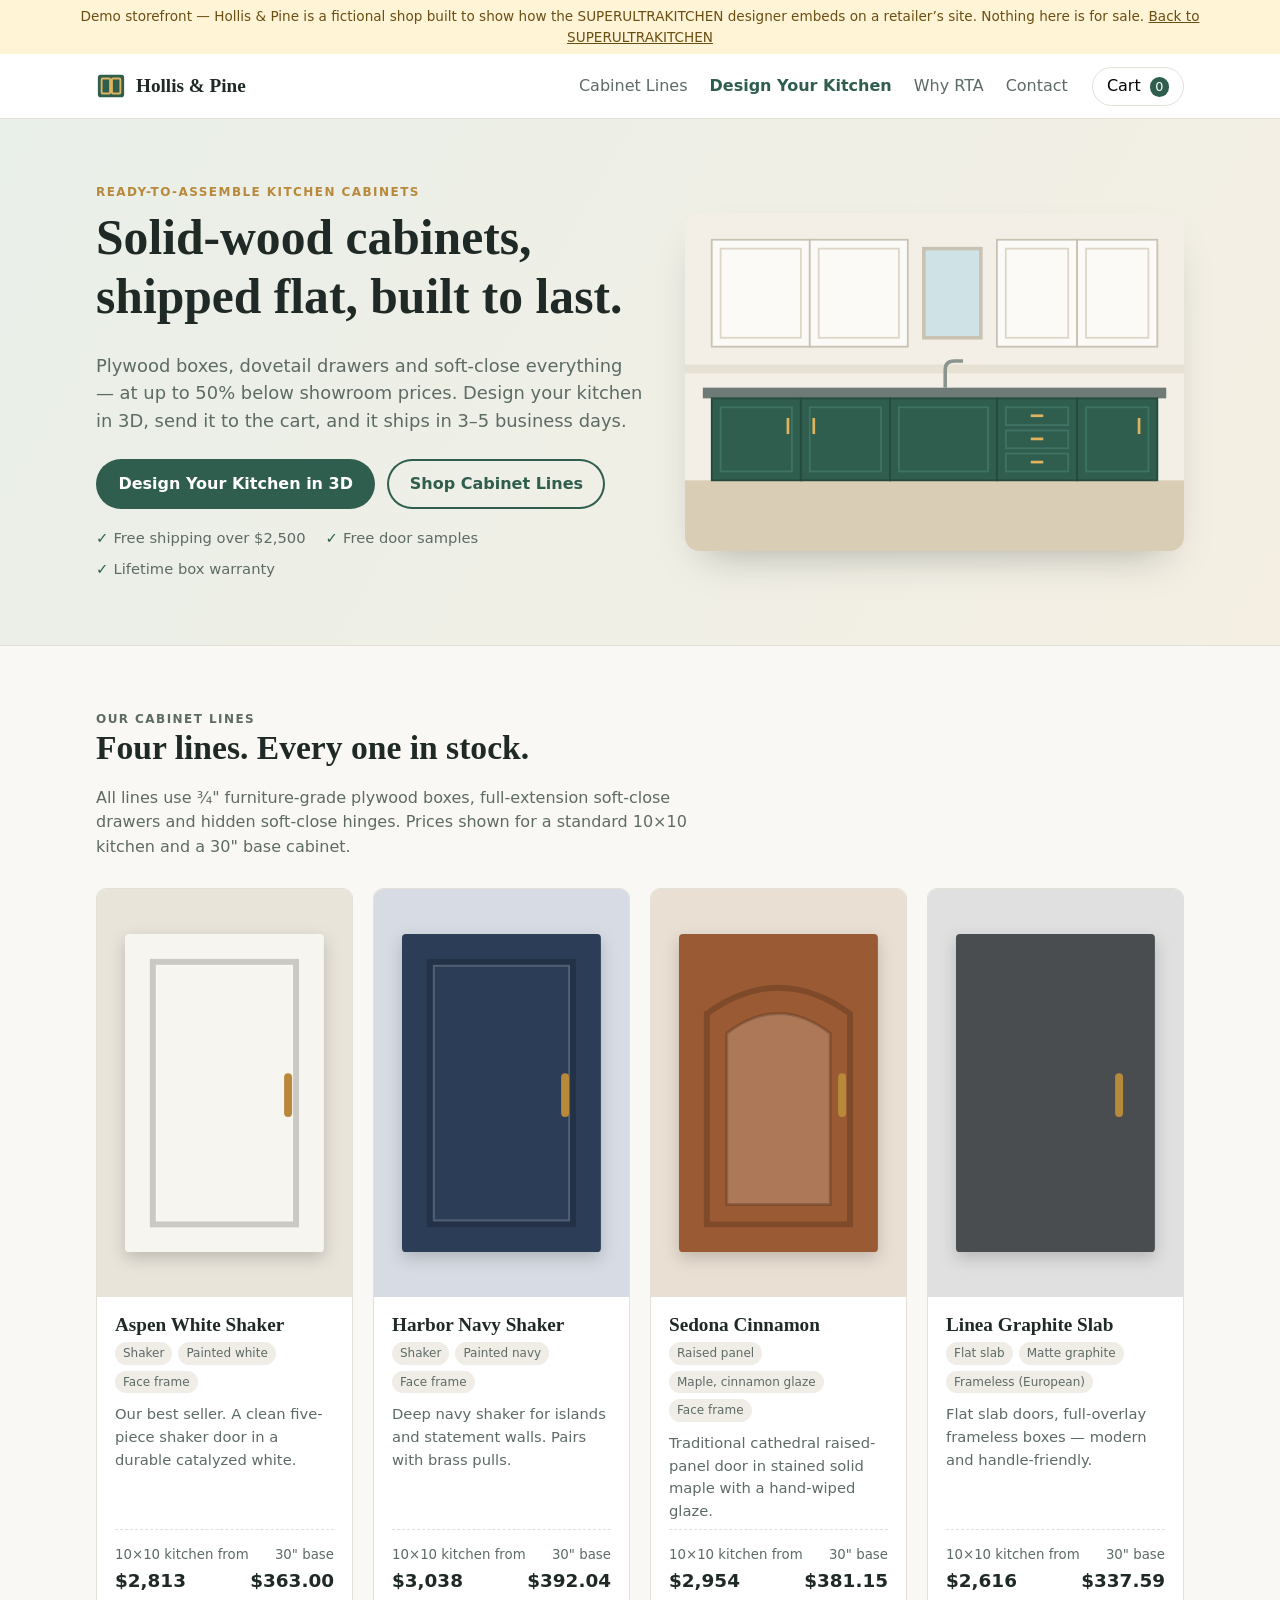
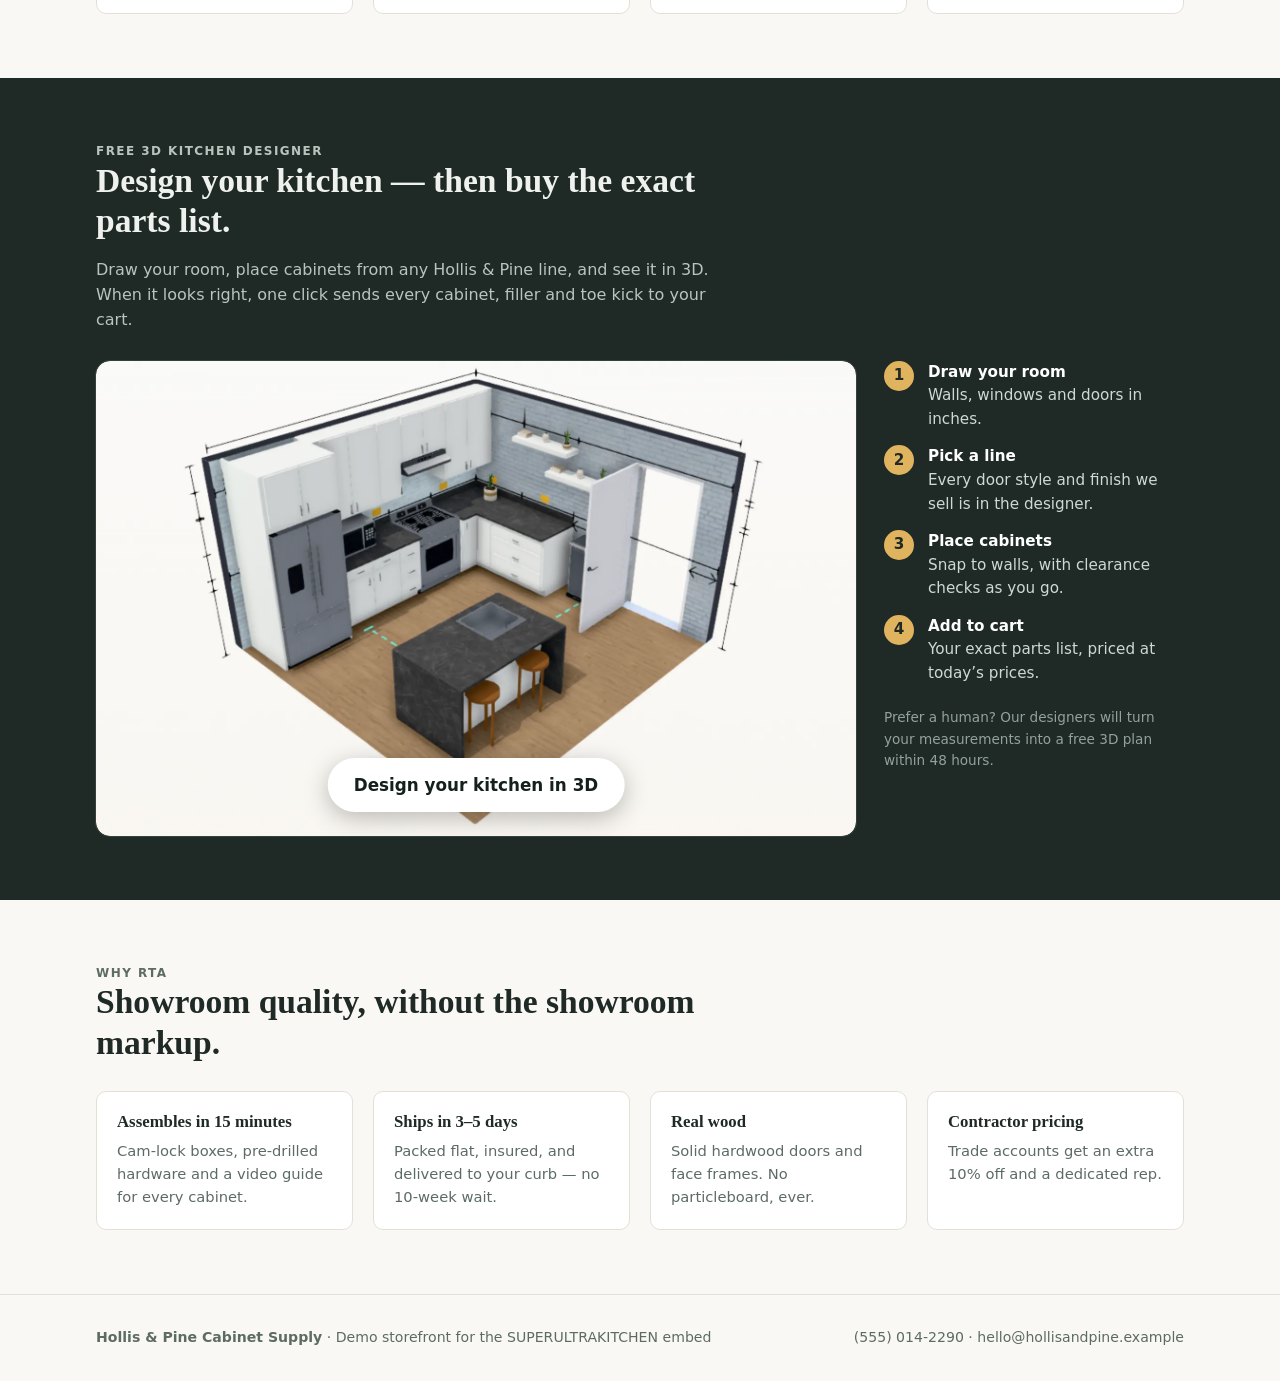
==== store/index.html @ e384009a "Landing page for SUPERULTRAKITCHEN at the root; the Hollis & Pine demo store moves to /store/ Haakon" ====
<!DOCTYPE html>
<html lang="en">
<head>
  <meta charset="UTF-8">
  <meta name="viewport" content="width=device-width, initial-scale=1">
  <!-- GitHub Pages sends no security headers, so the page declares its own. Scripts: this
       site's files only, no inline (store.js). Frames: the NuKitchen designer only. Styles
       allow inline: the page's <style>, and the cabinet cards and embed set style attributes. -->
  <meta http-equiv="Content-Security-Policy" content="default-src 'none'; script-src 'self'; style-src 'self' 'unsafe-inline'; img-src 'self' data:; font-src 'self'; connect-src 'self'; frame-src https://nukitchen-3d.vercel.app; base-uri 'none'; form-action 'self'; object-src 'none'; upgrade-insecure-requests">
  <meta name="referrer" content="strict-origin-when-cross-origin">
  <title>Hollis &amp; Pine Cabinet Supply — RTA Kitchen Cabinets</title>
  <meta name="description" content="Demo storefront: a fictional RTA cabinet shop showing how the SUPERULTRAKITCHEN 3D designer embeds on a retailer's site.">
  <!-- DEMO SITE. Hollis & Pine is a made-up shop; nothing here is for sale. -->
  <style>
    :root {
      --ink: #1f2a26;
      --muted: #5d6b65;
      --line: #e3e0d8;
      --paper: #faf8f4;
      --card: #ffffff;
      --pine: #2f5d4e;
      --pine-dark: #234a3e;
      --brass: #b8893b;
      --radius: 10px;
      --wrap: 1120px;
    }
    * { box-sizing: border-box; }
    html { scroll-behavior: smooth; }
    body {
      margin: 0;
      background: var(--paper);
      color: var(--ink);
      font: 16px/1.55 system-ui, -apple-system, "Segoe UI", Roboto, sans-serif;
    }
    a { color: inherit; }
    img, svg { display: block; max-width: 100%; }
    .wrap { max-width: var(--wrap); margin: 0 auto; padding: 0 16px; }
    h1, h2, h3 { line-height: 1.2; margin: 0 0 .5em; font-family: Georgia, "Times New Roman", serif; font-weight: 600; }
    h2 { font-size: clamp(1.6rem, 3vw, 2.1rem); }
    .eyebrow { text-transform: uppercase; letter-spacing: .12em; font-size: .75rem; color: var(--brass); font-weight: 700; margin: 0 0 .5em; }
    .btn {
      display: inline-block; padding: .8em 1.4em; border-radius: 999px; border: 0;
      background: var(--pine); color: #fff; font: inherit; font-weight: 600;
      text-decoration: none; cursor: pointer;
    }
    .btn:hover { background: var(--pine-dark); }
    .btn.ghost { background: transparent; color: var(--pine); box-shadow: inset 0 0 0 2px var(--pine); }
    .btn.ghost:hover { background: var(--pine); color: #fff; }

    /* Demo ribbon */
    .demo-bar { background: #fff4d6; color: #6b4e12; font-size: .85rem; text-align: center; padding: 6px 16px; }

    /* Header */
    header { background: var(--card); border-bottom: 1px solid var(--line); position: sticky; top: 0; z-index: 20; }
    .head { display: flex; align-items: center; gap: 24px; height: 64px; }
    .logo { display: flex; align-items: center; gap: 10px; text-decoration: none; font-family: Georgia, serif; font-size: 1.2rem; font-weight: 700; white-space: nowrap; }
    .logo-mark { width: 30px; height: 30px; }
    nav { display: flex; gap: 22px; margin-left: auto; }
    nav a { text-decoration: none; color: var(--muted); font-weight: 500; }
    nav a:hover { color: var(--ink); }
    nav a.hot { color: var(--pine); font-weight: 700; }
    .cart-btn { background: none; border: 1px solid var(--line); border-radius: 999px; padding: 6px 14px; font: inherit; cursor: pointer; white-space: nowrap; }
    .cart-count { display: inline-block; min-width: 1.5em; padding: 0 .4em; margin-left: 4px; border-radius: 999px; background: var(--pine); color: #fff; font-size: .8rem; text-align: center; }
    @media (max-width: 760px) {
      .head { height: auto; flex-wrap: wrap; padding: 10px 0; gap: 10px; }
      nav { order: 3; width: 100%; margin: 0; gap: 16px; overflow-x: auto; padding-bottom: 2px; font-size: .92rem; }
      .cart-btn { margin-left: auto; }
    }

    /* Hero */
    .hero { background: linear-gradient(120deg, #e9efe9 0%, #f5efe3 100%); border-bottom: 1px solid var(--line); }
    .hero-grid { display: grid; grid-template-columns: 1.1fr 1fr; gap: 40px; align-items: center; padding: 64px 16px; }
    .hero h1 { font-size: clamp(2rem, 5vw, 3.1rem); }
    .hero p.lead { font-size: 1.12rem; color: var(--muted); max-width: 34em; }
    .hero-cta { display: flex; gap: 12px; flex-wrap: wrap; margin: 24px 0 18px; }
    .perks { display: flex; flex-wrap: wrap; gap: 8px 20px; padding: 0; margin: 0; list-style: none; font-size: .92rem; color: var(--muted); }
    .perks li::before { content: "✓ "; color: var(--pine); font-weight: 700; }
    .hero-art { border-radius: 14px; overflow: hidden; box-shadow: 0 20px 40px -20px rgba(31,42,38,.35); }
    @media (max-width: 860px) { .hero-grid { grid-template-columns: 1fr; padding: 40px 16px; } }

    section { padding: 64px 0; }
    .section-head { max-width: 40em; margin-bottom: 28px; }
    .section-head p { color: var(--muted); margin: 0; }

    /* Cabinet lines */
    .lines { display: grid; grid-template-columns: repeat(auto-fill, minmax(240px, 1fr)); gap: 20px; }
    .line-card { background: var(--card); border: 1px solid var(--line); border-radius: var(--radius); overflow: hidden; display: flex; flex-direction: column; }
    .line-card .swatch { aspect-ratio: 4 / 3; display: grid; place-items: center; }
    .line-card .swatch svg { height: 78%; width: auto; filter: drop-shadow(0 6px 8px rgba(0,0,0,.18)); }
    .line-body { padding: 16px 18px 18px; display: flex; flex-direction: column; gap: 6px; flex: 1; }
    .line-body h3 { font-size: 1.2rem; margin: 0; }
    .tag-row { display: flex; flex-wrap: wrap; gap: 6px; }
    .tag { font-size: .75rem; padding: 2px 8px; border-radius: 999px; background: #f0ede6; color: var(--muted); }
    .line-body p { margin: 4px 0 0; color: var(--muted); font-size: .92rem; }
    .price { margin-top: auto; padding-top: 12px; display: flex; justify-content: space-between; align-items: baseline; border-top: 1px dashed var(--line); }
    .price strong { font-size: 1.15rem; }
    .price small { color: var(--muted); }

    /* Design section */
    .design { background: var(--ink); color: #eef1ee; }
    .design .eyebrow { color: #e0b45f; }
    .design .section-head p { color: #b9c4bf; }
    .design-grid { display: grid; grid-template-columns: 1fr 300px; gap: 28px; align-items: start; }
    .steps { list-style: none; padding: 0; margin: 0; display: grid; gap: 14px; counter-reset: s; }
    .steps li { counter-increment: s; display: grid; grid-template-columns: 34px 1fr; gap: 10px; font-size: .95rem; color: #cfd8d4; }
    .steps li::before { content: counter(s); width: 30px; height: 30px; border-radius: 50%; background: #e0b45f; color: var(--ink); font-weight: 700; display: grid; place-items: center; }
    .steps strong { color: #fff; display: block; }
    .aside-note { margin-top: 22px; font-size: .85rem; color: #93a29b; }
    @media (max-width: 900px) { .design-grid { grid-template-columns: 1fr; } }

    /* NuKitchen host + preview placeholder (styles for nukitchen-embed.js) */
    .nk-host { border-radius: 14px; overflow: hidden; background: #111614; min-height: 460px; box-shadow: 0 0 0 1px #34413c; }
    .nk-ph { position: relative; min-height: 460px; display: grid; place-items: center; padding: 48px 20px 24px; text-align: center; }
    .nk-ph-grid { position: absolute; inset: 0; opacity: .5;
      background-image: linear-gradient(#26302c 1px, transparent 1px), linear-gradient(90deg, #26302c 1px, transparent 1px);
      background-size: 32px 32px; }
    .nk-ph-badge { position: absolute; top: 14px; left: 14px; z-index: 1; font-size: .72rem; font-weight: 700; letter-spacing: .08em;
      background: #ff4747; color: #fff; padding: 4px 10px; border-radius: 4px; }
    .nk-ph-body { position: relative; max-width: 30em; display: grid; gap: 12px; justify-items: center; }
    .nk-ph-title { font-size: 1.35rem; color: #fff; font-family: Georgia, serif; }
    .nk-ph-body p { margin: 0; color: #b9c4bf; font-size: .95rem; }
    .nk-ph-btn { margin-top: 6px; padding: .8em 1.4em; border-radius: 999px; border: 0; background: #e0b45f; color: var(--ink); font: inherit; font-weight: 700; cursor: pointer; }
    .nk-ph-btn:hover { background: #ecc679; }
    .nk-ph-log { font: .8rem/1.4 ui-monospace, Consolas, monospace; color: #8fd3b5; }

    /* Why us */
    .why { display: grid; grid-template-columns: repeat(auto-fit, minmax(220px, 1fr)); gap: 20px; }
    .why div { background: var(--card); border: 1px solid var(--line); border-radius: var(--radius); padding: 20px; }
    .why h3 { font-size: 1.05rem; }
    .why p { margin: 0; color: var(--muted); font-size: .92rem; }

    footer { border-top: 1px solid var(--line); padding: 32px 0; color: var(--muted); font-size: .88rem; }
    .foot { display: flex; flex-wrap: wrap; justify-content: space-between; gap: 12px; }

    /* Cart drawer */
    .drawer-bg { position: fixed; inset: 0; background: rgba(15,20,18,.45); opacity: 0; pointer-events: none; transition: opacity .2s; z-index: 40; }
    .drawer { position: fixed; top: 0; right: 0; bottom: 0; width: min(420px, 100%); background: var(--card); z-index: 41;
      transform: translateX(100%); transition: transform .25s; display: flex; flex-direction: column; }
    body.cart-open .drawer { transform: none; }
    body.cart-open .drawer-bg { opacity: 1; pointer-events: auto; }
    .drawer-head { display: flex; justify-content: space-between; align-items: center; padding: 16px 20px; border-bottom: 1px solid var(--line); }
    .drawer-head h3 { margin: 0; }
    .x { background: none; border: 0; font-size: 1.6rem; line-height: 1; cursor: pointer; color: var(--muted); }
    .drawer-body { flex: 1; overflow-y: auto; padding: 8px 20px; }
    .drawer-body .empty { color: var(--muted); padding: 24px 0; }
    .cart-src { font-size: .8rem; color: var(--pine); background: #e9f1ed; padding: 6px 10px; border-radius: 6px; margin: 8px 0; }
    .cart-row { display: grid; grid-template-columns: 1fr auto; gap: 2px 12px; padding: 10px 0; border-bottom: 1px solid var(--line); font-size: .92rem; }
    .cart-row small { color: var(--muted); }
    .cart-row .amt { text-align: right; font-weight: 600; }
    .drawer-foot { padding: 16px 20px; border-top: 1px solid var(--line); display: grid; gap: 10px; }
    .total { display: flex; justify-content: space-between; font-size: 1.1rem; font-weight: 700; }
  </style>
</head>
<body>
  <div class="demo-bar">Demo storefront — Hollis &amp; Pine is a fictional shop built to show how the SUPERULTRAKITCHEN designer embeds on a retailer’s site. Nothing here is for sale. <a href="../">Back to SUPERULTRAKITCHEN</a></div>

  <header>
    <div class="wrap head">
      <a class="logo" href="#top">
        <svg class="logo-mark" viewBox="0 0 32 32" aria-hidden="true"><rect x="2" y="4" width="28" height="24" rx="3" fill="#2f5d4e"/><rect x="6" y="8" width="9" height="16" rx="1" fill="none" stroke="#e0b45f" stroke-width="2"/><rect x="17" y="8" width="9" height="16" rx="1" fill="none" stroke="#e0b45f" stroke-width="2"/></svg>
        Hollis &amp; Pine
      </a>
      <nav aria-label="Main">
        <a href="#lines">Cabinet Lines</a>
        <a href="#design" class="hot">Design Your Kitchen</a>
        <a href="#why">Why RTA</a>
        <a href="#contact">Contact</a>
      </nav>
      <button class="cart-btn" type="button" id="cartBtn" aria-label="Open cart">Cart <span class="cart-count" id="cartCount">0</span></button>
    </div>
  </header>

  <main id="top">
    <div class="hero">
      <div class="wrap hero-grid">
        <div>
          <p class="eyebrow">Ready-to-assemble kitchen cabinets</p>
          <h1>Solid-wood cabinets, shipped flat, built to last.</h1>
          <p class="lead">Plywood boxes, dovetail drawers and soft-close everything — at up to 50% below showroom prices. Design your kitchen in 3D, send it to the cart, and it ships in 3–5 business days.</p>
          <div class="hero-cta">
            <a class="btn" href="#design">Design Your Kitchen in 3D</a>
            <a class="btn ghost" href="#lines">Shop Cabinet Lines</a>
          </div>
          <ul class="perks">
            <li>Free shipping over $2,500</li>
            <li>Free door samples</li>
            <li>Lifetime box warranty</li>
          </ul>
        </div>
        <div class="hero-art" aria-hidden="true">
          <!-- Illustrated kitchen elevation -->
          <svg viewBox="0 0 560 380">
            <rect width="560" height="380" fill="#f3efe6"/>
            <rect y="300" width="560" height="80" fill="#d9cdb6"/>
            <rect x="0" y="170" width="560" height="10" fill="#e7e1d4"/>
            <!-- wall cabinets -->
            <g fill="#fbfaf7" stroke="#c9c2b3" stroke-width="2">
              <rect x="30" y="30" width="110" height="120"/><rect x="140" y="30" width="110" height="120"/>
              <rect x="350" y="30" width="90" height="120"/><rect x="440" y="30" width="90" height="120"/>
            </g>
            <g fill="none" stroke="#ddd6c7" stroke-width="2">
              <rect x="40" y="40" width="90" height="100"/><rect x="150" y="40" width="90" height="100"/>
              <rect x="360" y="40" width="70" height="100"/><rect x="450" y="40" width="70" height="100"/>
            </g>
            <!-- window -->
            <rect x="268" y="40" width="64" height="100" fill="#cfe2e6" stroke="#c9c2b3" stroke-width="4"/>
            <!-- counter -->
            <rect x="20" y="196" width="520" height="12" fill="#6e7a76"/>
            <!-- base cabinets -->
            <g fill="#2f5d4e" stroke="#244a3e" stroke-width="2">
              <rect x="30" y="208" width="100" height="92"/><rect x="130" y="208" width="100" height="92"/>
              <rect x="230" y="208" width="120" height="92"/><rect x="350" y="208" width="90" height="92"/>
              <rect x="440" y="208" width="90" height="92"/>
            </g>
            <g fill="none" stroke="#3f7464" stroke-width="2">
              <rect x="40" y="218" width="80" height="72"/><rect x="140" y="218" width="80" height="72"/>
              <rect x="240" y="218" width="100" height="72"/><rect x="360" y="218" width="70" height="20"/>
              <rect x="360" y="244" width="70" height="20"/><rect x="360" y="270" width="70" height="20"/>
              <rect x="450" y="218" width="70" height="72"/>
            </g>
            <g fill="#e0b45f">
              <rect x="114" y="230" width="3" height="18"/><rect x="143" y="230" width="3" height="18"/>
              <rect x="388" y="226" width="14" height="3"/><rect x="388" y="252" width="14" height="3"/><rect x="388" y="278" width="14" height="3"/>
              <rect x="508" y="230" width="3" height="18"/>
            </g>
            <path d="M292 196 v-20 q0-10 10-10 h10" stroke="#8b958f" stroke-width="4" fill="none"/>
          </svg>
        </div>
      </div>
    </div>

    <section id="lines">
      <div class="wrap">
        <div class="section-head">
          <p class="eyebrow">Our cabinet lines</p>
          <h2>Four lines. Every one in stock.</h2>
          <p>All lines use ¾" furniture-grade plywood boxes, full-extension soft-close drawers and hidden soft-close hinges. Prices shown for a standard 10×10 kitchen and a 30" base cabinet.</p>
        </div>
        <div class="lines" id="lineGrid"></div>
      </div>
    </section>

    <section id="design" class="design">
      <div class="wrap">
        <div class="section-head">
          <p class="eyebrow">Free 3D kitchen designer</p>
          <h2>Design your kitchen — then buy the exact parts list.</h2>
          <p>Draw your room, place cabinets from any Hollis &amp; Pine line, and see it in 3D. When it looks right, one click sends every cabinet, filler and toe kick to your cart.</p>
        </div>
        <div class="design-grid">
          <!-- ▼ THE EMBED. A retailer installs the designer with this div + the script below. -->
          <div id="nk-designer"></div>
          <!-- ▲ -->
          <div>
            <ol class="steps">
              <li><div><strong>Draw your room</strong>Walls, windows and doors in inches.</div></li>
              <li><div><strong>Pick a line</strong>Every door style and finish we sell is in the designer.</div></li>
              <li><div><strong>Place cabinets</strong>Snap to walls, with clearance checks as you go.</div></li>
              <li><div><strong>Add to cart</strong>Your exact parts list, priced at today’s prices.</div></li>
            </ol>
            <p class="aside-note">Prefer a human? Our designers will turn your measurements into a free 3D plan within 48 hours.</p>
          </div>
        </div>
      </div>
    </section>

    <section id="why">
      <div class="wrap">
        <div class="section-head">
          <p class="eyebrow">Why RTA</p>
          <h2>Showroom quality, without the showroom markup.</h2>
        </div>
        <div class="why">
          <div><h3>Assembles in 15 minutes</h3><p>Cam-lock boxes, pre-drilled hardware and a video guide for every cabinet.</p></div>
          <div><h3>Ships in 3–5 days</h3><p>Packed flat, insured, and delivered to your curb — no 10-week wait.</p></div>
          <div><h3>Real wood</h3><p>Solid hardwood doors and face frames. No particleboard, ever.</p></div>
          <div><h3>Contractor pricing</h3><p>Trade accounts get an extra 10% off and a dedicated rep.</p></div>
        </div>
      </div>
    </section>
  </main>

  <footer id="contact">
    <div class="wrap foot">
      <div><strong>Hollis &amp; Pine Cabinet Supply</strong> · Demo storefront for the SUPERULTRAKITCHEN embed</div>
      <div>(555) 014-2290 · hello@hollisandpine.example</div>
    </div>
  </footer>

  <!-- Cart drawer -->
  <div class="drawer-bg" id="drawerBg"></div>
  <aside class="drawer" id="drawer" aria-label="Cart">
    <div class="drawer-head"><h3>Your cart</h3><button class="x" type="button" id="cartClose" aria-label="Close cart">×</button></div>
    <div class="drawer-body" id="cartBody"></div>
    <div class="drawer-foot">
      <div class="total"><span>Subtotal</span><span id="cartTotal">$0.00</span></div>
      <button class="btn" type="button" disabled title="Demo store — checkout is disabled">Checkout (demo)</button>
    </div>
  </aside>

  <script src="nukitchen-embed.js"></script>
  <script src="nukitchen-parts.js"></script>
  <script src="store.js"></script>
</body>
</html>
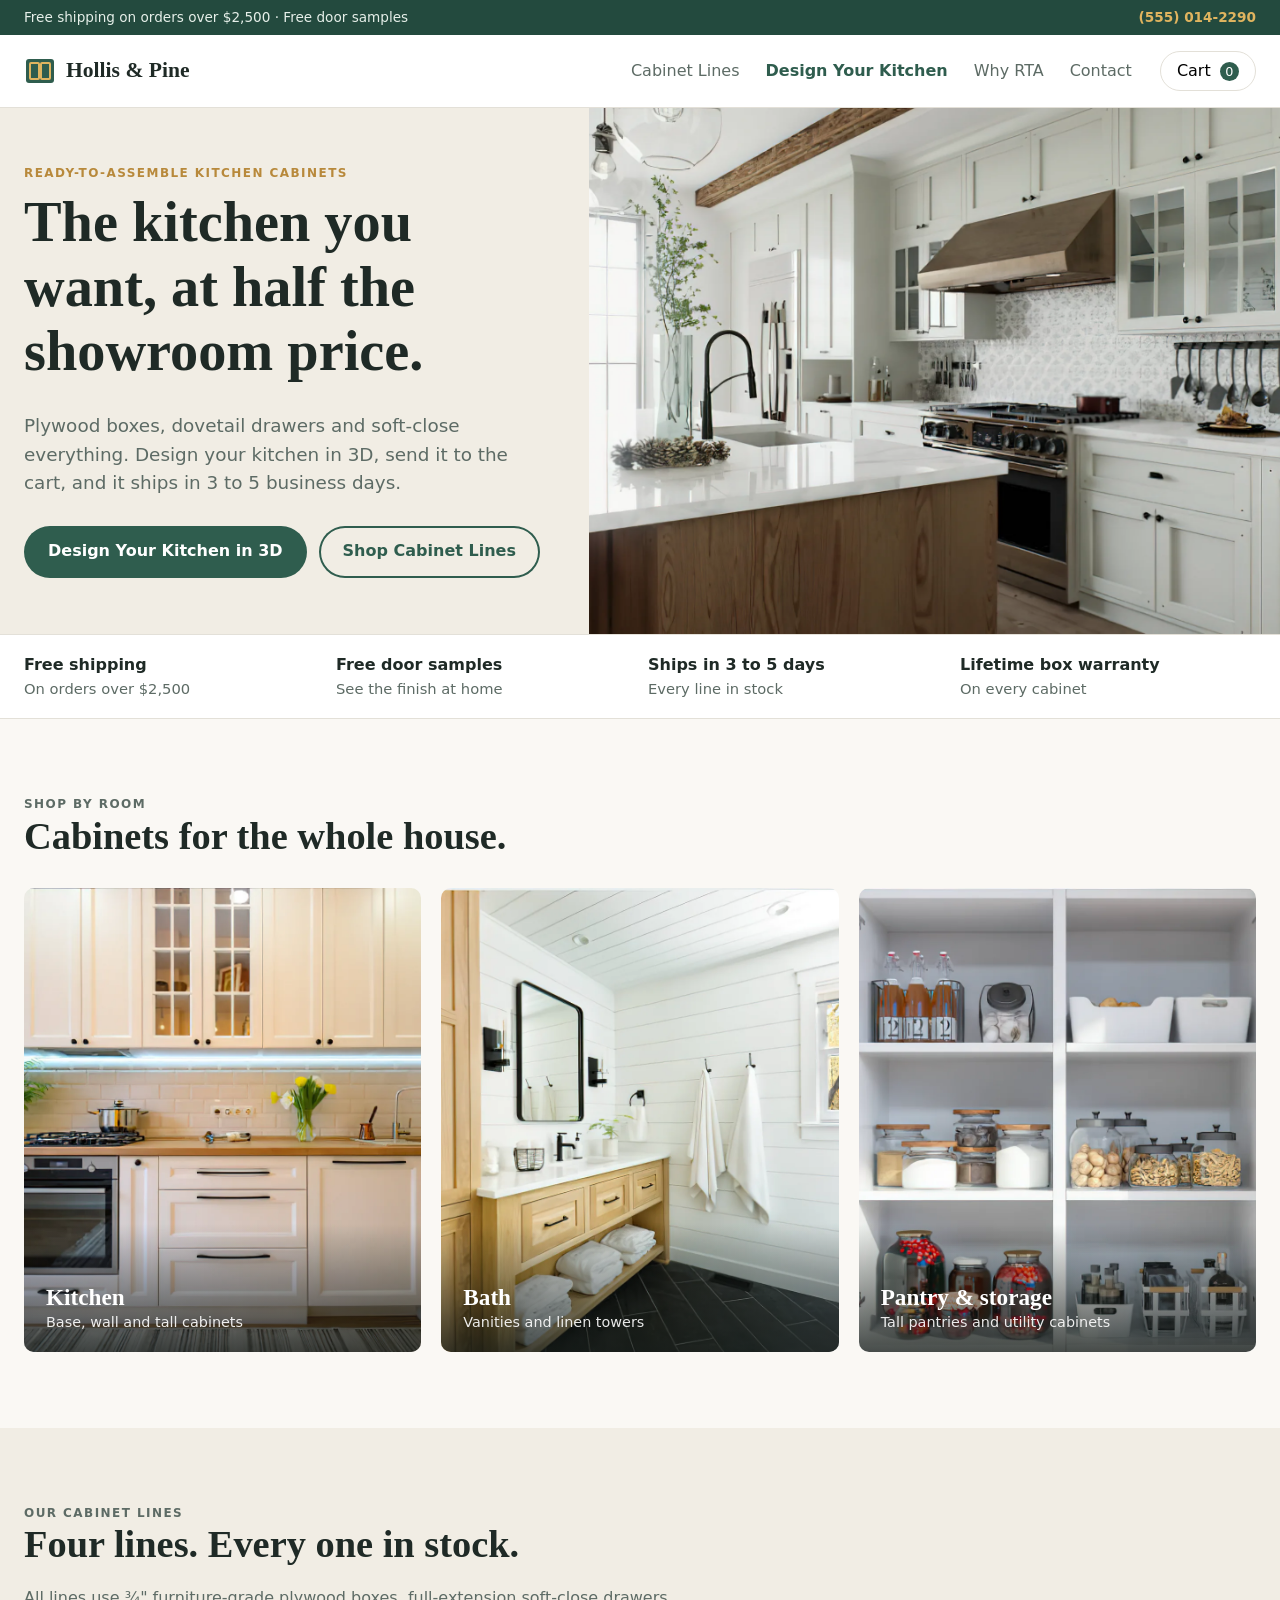
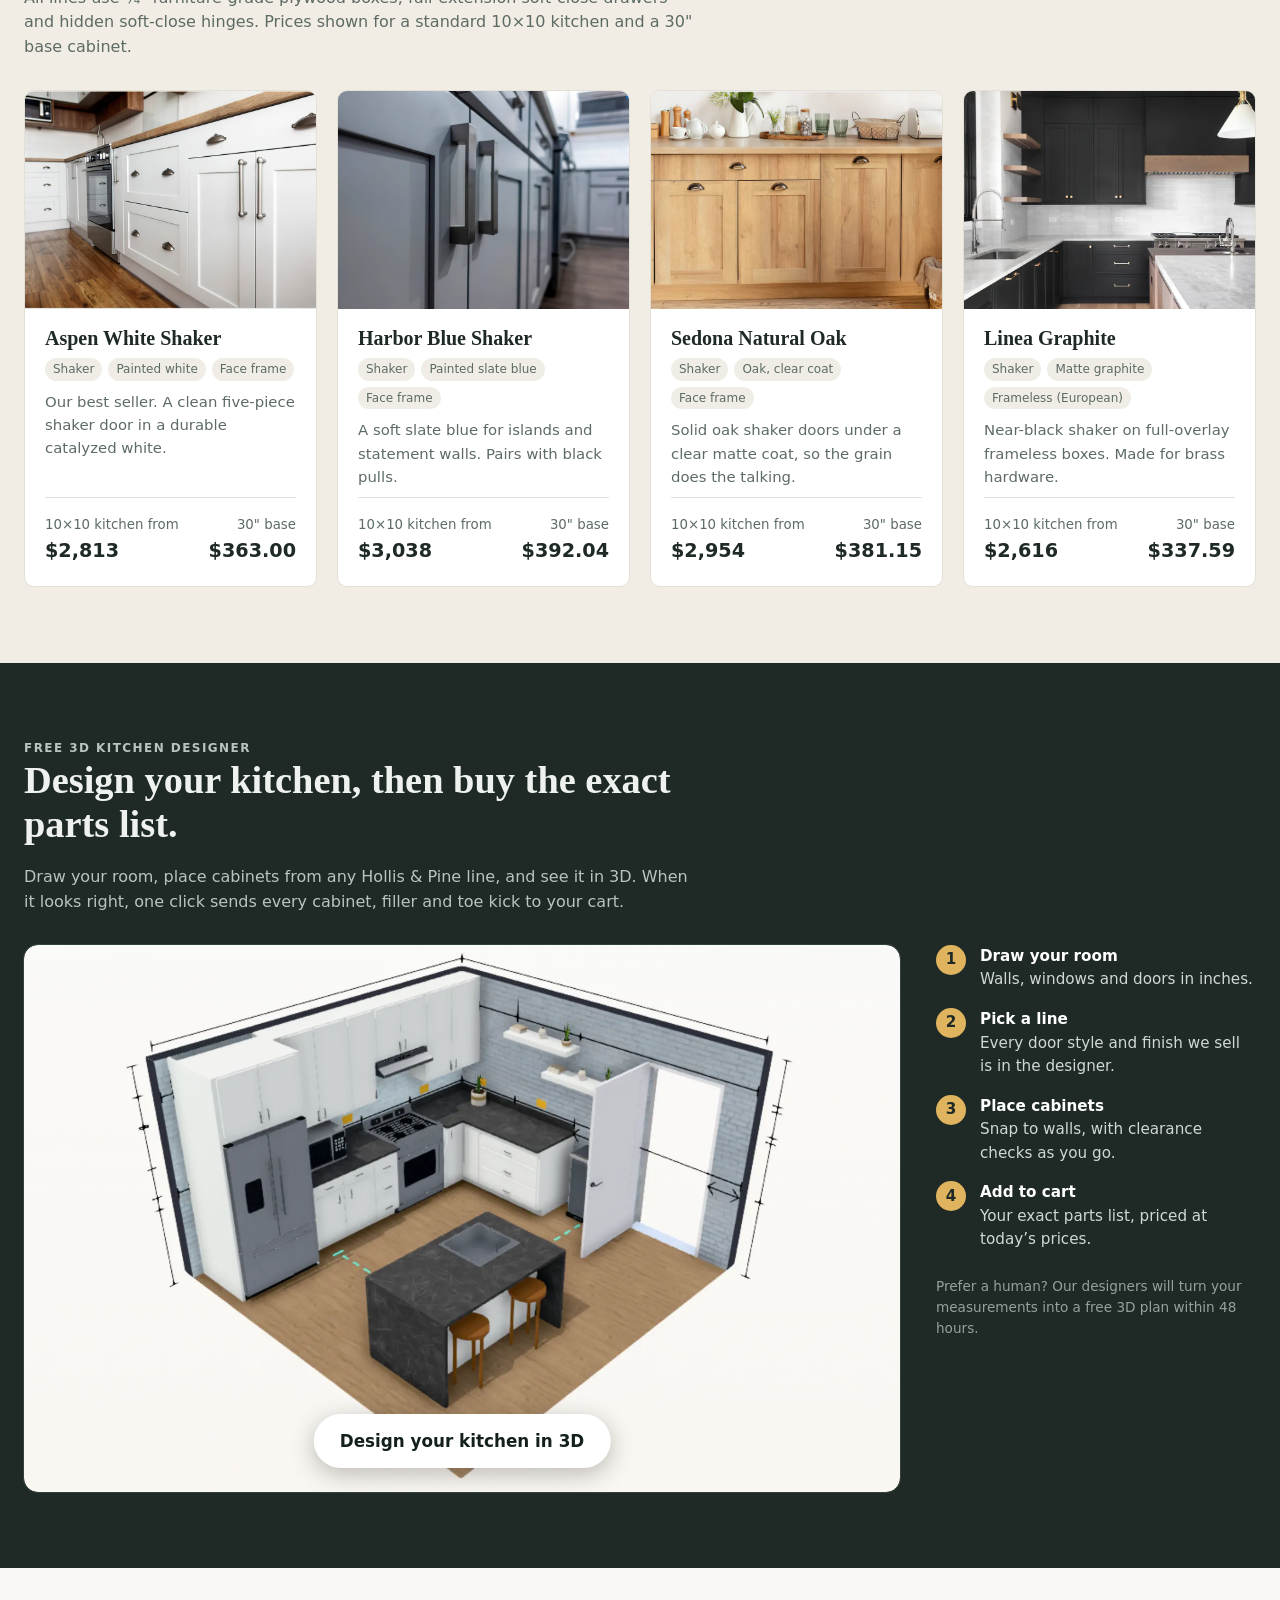
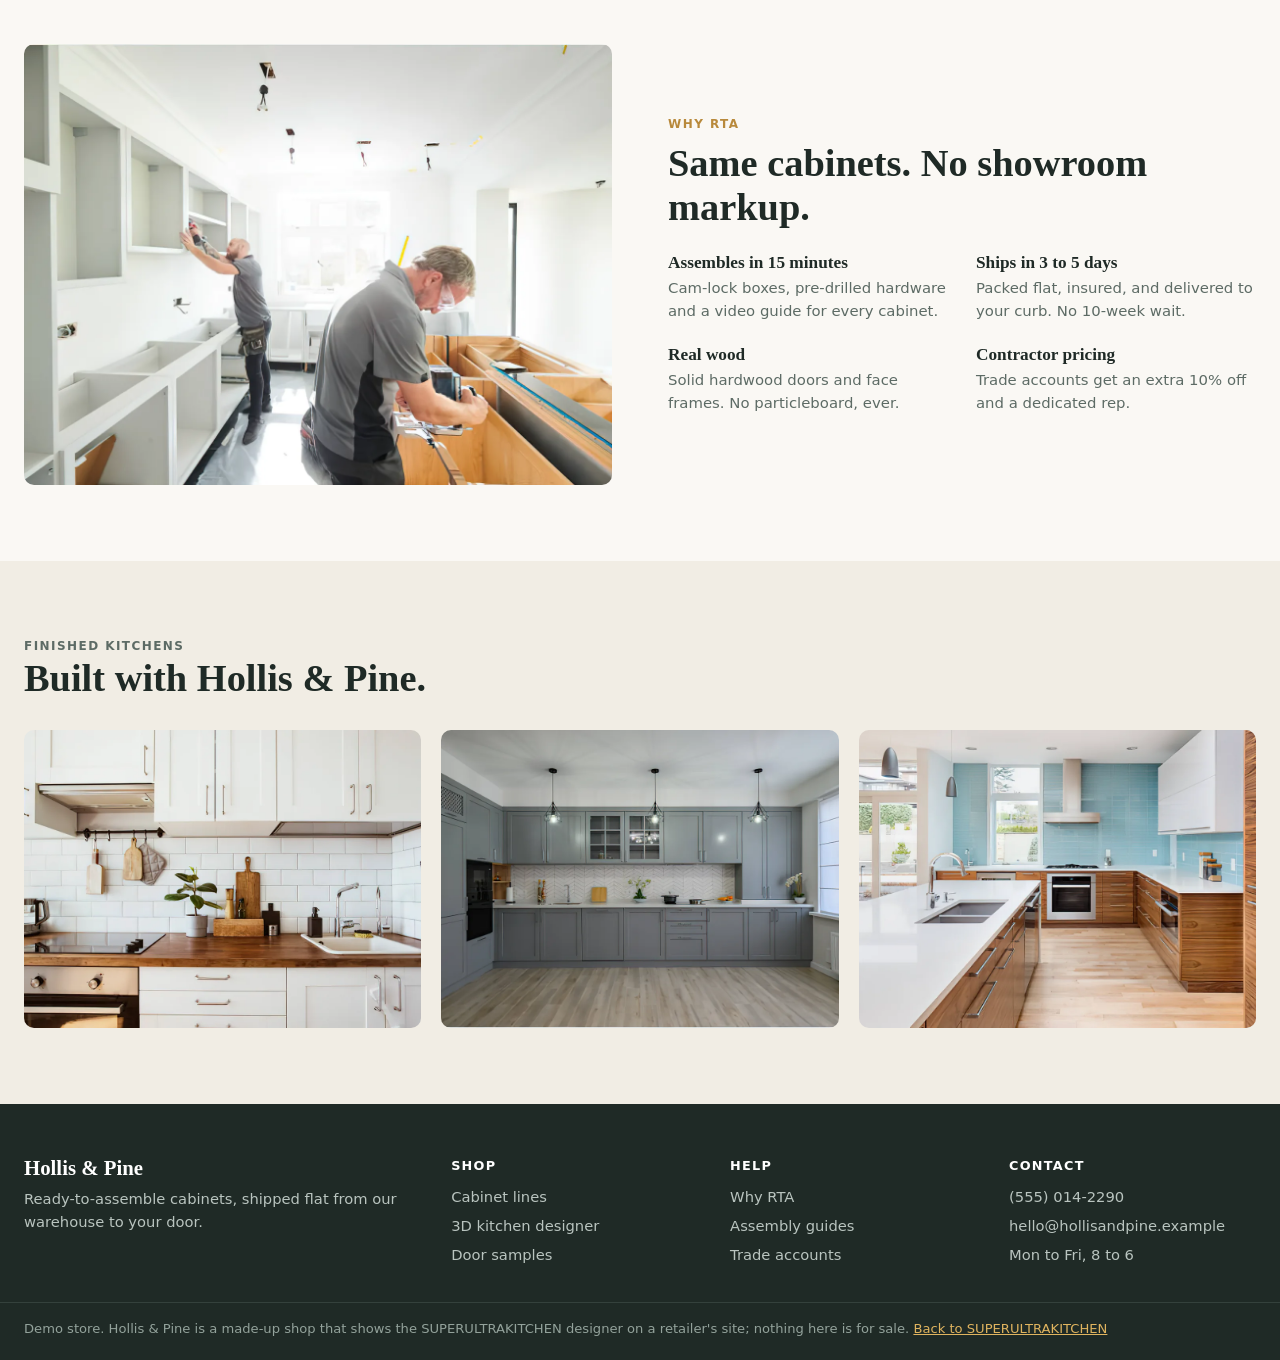
==== commit 9a7d6e04: "Landing pitched at cabinet shops, RTA lines, dealers and manufacturers; the Hollis and Pine store re" ====
--- a/store/index.html
+++ b/store/index.html
@@ -13,100 +13,92 @@
   <!-- DEMO SITE. Hollis & Pine is a made-up shop; nothing here is for sale. -->
   <style>
     :root {
-      --ink: #1f2a26;
-      --muted: #5d6b65;
-      --line: #e3e0d8;
-      --paper: #faf8f4;
-      --card: #ffffff;
-      --pine: #2f5d4e;
-      --pine-dark: #234a3e;
-      --brass: #b8893b;
-      --radius: 10px;
-      --wrap: 1120px;
+      --ink: #1f2a26; --muted: #5d6b65; --line: #e3e0d8; --paper: #faf8f4; --card: #ffffff;
+      --pine: #2f5d4e; --pine-dark: #234a3e; --brass: #b8893b; --radius: 10px; --wrap: 1280px;
     }
     * { box-sizing: border-box; }
     html { scroll-behavior: smooth; }
-    body {
-      margin: 0;
-      background: var(--paper);
-      color: var(--ink);
-      font: 16px/1.55 system-ui, -apple-system, "Segoe UI", Roboto, sans-serif;
-    }
+    body { margin: 0; background: var(--paper); color: var(--ink); font: 16px/1.55 system-ui, -apple-system, "Segoe UI", Roboto, sans-serif; }
     a { color: inherit; }
     img, svg { display: block; max-width: 100%; }
-    .wrap { max-width: var(--wrap); margin: 0 auto; padding: 0 16px; }
-    h1, h2, h3 { line-height: 1.2; margin: 0 0 .5em; font-family: Georgia, "Times New Roman", serif; font-weight: 600; }
-    h2 { font-size: clamp(1.6rem, 3vw, 2.1rem); }
-    .eyebrow { text-transform: uppercase; letter-spacing: .12em; font-size: .75rem; color: var(--brass); font-weight: 700; margin: 0 0 .5em; }
-    .btn {
-      display: inline-block; padding: .8em 1.4em; border-radius: 999px; border: 0;
-      background: var(--pine); color: #fff; font: inherit; font-weight: 600;
-      text-decoration: none; cursor: pointer;
-    }
+    .wrap { max-width: var(--wrap); margin: 0 auto; padding: 0 24px; }
+    h1, h2, h3 { line-height: 1.15; margin: 0 0 .5em; font-family: Georgia, "Times New Roman", serif; font-weight: 600; }
+    h2 { font-size: clamp(1.7rem, 3vw, 2.4rem); }
+    .eyebrow { text-transform: uppercase; letter-spacing: .12em; font-size: .75rem; color: var(--brass); font-weight: 700; margin: 0 0 .6em; }
+    .btn { display: inline-block; padding: .85em 1.5em; border-radius: 999px; border: 0; background: var(--pine); color: #fff; font: inherit; font-weight: 600; text-decoration: none; cursor: pointer; }
     .btn:hover { background: var(--pine-dark); }
     .btn.ghost { background: transparent; color: var(--pine); box-shadow: inset 0 0 0 2px var(--pine); }
     .btn.ghost:hover { background: var(--pine); color: #fff; }
 
-    /* Demo ribbon */
-    .demo-bar { background: #fff4d6; color: #6b4e12; font-size: .85rem; text-align: center; padding: 6px 16px; }
+    /* Promo strip */
+    .promo { background: var(--pine-dark); color: #e6efe9; font-size: .85rem; }
+    .promo .wrap { display: flex; justify-content: space-between; gap: 16px; padding-top: 7px; padding-bottom: 7px; }
+    .promo a { color: #e0b45f; text-decoration: none; font-weight: 600; white-space: nowrap; }
+    .promo span { white-space: nowrap; overflow: hidden; text-overflow: ellipsis; }
 
     /* Header */
     header { background: var(--card); border-bottom: 1px solid var(--line); position: sticky; top: 0; z-index: 20; }
-    .head { display: flex; align-items: center; gap: 24px; height: 64px; }
-    .logo { display: flex; align-items: center; gap: 10px; text-decoration: none; font-family: Georgia, serif; font-size: 1.2rem; font-weight: 700; white-space: nowrap; }
-    .logo-mark { width: 30px; height: 30px; }
-    nav { display: flex; gap: 22px; margin-left: auto; }
-    nav a { text-decoration: none; color: var(--muted); font-weight: 500; }
+    .head { display: flex; align-items: center; gap: 28px; height: 72px; }
+    .logo { display: flex; align-items: center; gap: 10px; text-decoration: none; font-family: Georgia, serif; font-size: 1.35rem; font-weight: 700; white-space: nowrap; }
+    .logo-mark { width: 32px; height: 32px; }
+    nav { display: flex; gap: 26px; margin-left: auto; }
+    nav a { text-decoration: none; color: var(--muted); font-weight: 500; white-space: nowrap; }
     nav a:hover { color: var(--ink); }
     nav a.hot { color: var(--pine); font-weight: 700; }
-    .cart-btn { background: none; border: 1px solid var(--line); border-radius: 999px; padding: 6px 14px; font: inherit; cursor: pointer; white-space: nowrap; }
+    .cart-btn { background: none; border: 1px solid var(--line); border-radius: 999px; padding: 7px 16px; font: inherit; cursor: pointer; white-space: nowrap; }
     .cart-count { display: inline-block; min-width: 1.5em; padding: 0 .4em; margin-left: 4px; border-radius: 999px; background: var(--pine); color: #fff; font-size: .8rem; text-align: center; }
-    @media (max-width: 760px) {
-      .head { height: auto; flex-wrap: wrap; padding: 10px 0; gap: 10px; }
-      nav { order: 3; width: 100%; margin: 0; gap: 16px; overflow-x: auto; padding-bottom: 2px; font-size: .92rem; }
-      .cart-btn { margin-left: auto; }
-    }
-
-    /* Hero */
-    .hero { background: linear-gradient(120deg, #e9efe9 0%, #f5efe3 100%); border-bottom: 1px solid var(--line); }
-    .hero-grid { display: grid; grid-template-columns: 1.1fr 1fr; gap: 40px; align-items: center; padding: 64px 16px; }
-    .hero h1 { font-size: clamp(2rem, 5vw, 3.1rem); }
-    .hero p.lead { font-size: 1.12rem; color: var(--muted); max-width: 34em; }
-    .hero-cta { display: flex; gap: 12px; flex-wrap: wrap; margin: 24px 0 18px; }
-    .perks { display: flex; flex-wrap: wrap; gap: 8px 20px; padding: 0; margin: 0; list-style: none; font-size: .92rem; color: var(--muted); }
-    .perks li::before { content: "✓ "; color: var(--pine); font-weight: 700; }
-    .hero-art { border-radius: 14px; overflow: hidden; box-shadow: 0 20px 40px -20px rgba(31,42,38,.35); }
-    @media (max-width: 860px) { .hero-grid { grid-template-columns: 1fr; padding: 40px 16px; } }
-
-    section { padding: 64px 0; }
-    .section-head { max-width: 40em; margin-bottom: 28px; }
+
+    /* Hero: words on paper, a real kitchen beside them */
+    .hero { display: grid; grid-template-columns: minmax(0, 46%) minmax(0, 54%); background: #f1ede4; border-bottom: 1px solid var(--line); }
+    .hero-copy { align-self: center; justify-self: end; width: 100%; max-width: 590px; padding: 56px 48px 56px 24px; }
+    .hero h1 { font-size: clamp(2.2rem, 4.4vw, 3.6rem); }
+    .hero p.lead { font-size: 1.15rem; color: var(--muted); max-width: 30em; margin: 0; }
+    .hero-cta { display: flex; gap: 12px; flex-wrap: wrap; margin: 28px 0 0; }
+    .hero-photo { width: 100%; height: 100%; min-height: 520px; max-height: 680px; object-fit: cover; }
+
+    /* Perks */
+    .perks { background: var(--card); border-bottom: 1px solid var(--line); }
+    .perks ul { list-style: none; margin: 0 auto; padding-top: 18px; padding-bottom: 18px; display: grid; grid-template-columns: repeat(4, 1fr); gap: 16px; }
+    .perks li { font-size: .92rem; color: var(--muted); }
+    .perks strong { display: block; color: var(--ink); font-size: 1rem; }
+
+    section { padding: 76px 0; }
+    .section-head { max-width: 42em; margin-bottom: 30px; }
     .section-head p { color: var(--muted); margin: 0; }
 
+    /* Shop by room */
+    .rooms { display: grid; grid-template-columns: repeat(3, 1fr); gap: 20px; }
+    .room { position: relative; display: block; border-radius: var(--radius); overflow: hidden; text-decoration: none; color: #fff; }
+    .room img { width: 100%; aspect-ratio: 6 / 7; object-fit: cover; transition: transform .6s; }
+    .room:hover img { transform: scale(1.04); }
+    .room span { position: absolute; left: 0; right: 0; bottom: 0; padding: 60px 22px 20px; background: linear-gradient(to top, rgba(20,26,23,.78), transparent); font: 600 1.45rem/1.2 Georgia, serif; }
+    .room small { display: block; font: 500 .9rem/1.4 system-ui, sans-serif; opacity: .9; }
+
     /* Cabinet lines */
-    .lines { display: grid; grid-template-columns: repeat(auto-fill, minmax(240px, 1fr)); gap: 20px; }
+    .tint { background: #f1ede4; }
+    .lines { display: grid; grid-template-columns: repeat(4, minmax(0, 1fr)); gap: 20px; }
     .line-card { background: var(--card); border: 1px solid var(--line); border-radius: var(--radius); overflow: hidden; display: flex; flex-direction: column; }
-    .line-card .swatch { aspect-ratio: 4 / 3; display: grid; place-items: center; }
-    .line-card .swatch svg { height: 78%; width: auto; filter: drop-shadow(0 6px 8px rgba(0,0,0,.18)); }
-    .line-body { padding: 16px 18px 18px; display: flex; flex-direction: column; gap: 6px; flex: 1; }
-    .line-body h3 { font-size: 1.2rem; margin: 0; }
+    .line-card .swatch { width: 100%; aspect-ratio: 4 / 3; object-fit: cover; }
+    .line-body { padding: 18px 20px 20px; display: flex; flex-direction: column; gap: 8px; flex: 1; }
+    .line-body h3 { font-size: 1.25rem; margin: 0; }
     .tag-row { display: flex; flex-wrap: wrap; gap: 6px; }
     .tag { font-size: .75rem; padding: 2px 8px; border-radius: 999px; background: #f0ede6; color: var(--muted); }
-    .line-body p { margin: 4px 0 0; color: var(--muted); font-size: .92rem; }
-    .price { margin-top: auto; padding-top: 12px; display: flex; justify-content: space-between; align-items: baseline; border-top: 1px dashed var(--line); }
-    .price strong { font-size: 1.15rem; }
+    .line-body p { margin: 2px 0 0; color: var(--muted); font-size: .93rem; }
+    .price { margin-top: auto; padding-top: 14px; display: flex; justify-content: space-between; align-items: baseline; border-top: 1px solid var(--line); }
+    .price strong { font-size: 1.2rem; }
     .price small { color: var(--muted); }
+    .price .r { text-align: right; }
 
     /* Design section */
     .design { background: var(--ink); color: #eef1ee; }
     .design .eyebrow { color: #e0b45f; }
     .design .section-head p { color: #b9c4bf; }
-    .design-grid { display: grid; grid-template-columns: 1fr 300px; gap: 28px; align-items: start; }
-    .steps { list-style: none; padding: 0; margin: 0; display: grid; gap: 14px; counter-reset: s; }
+    .design-grid { display: grid; grid-template-columns: 1fr 320px; gap: 36px; align-items: start; }
+    .steps { list-style: none; padding: 0; margin: 0; display: grid; gap: 16px; counter-reset: s; }
     .steps li { counter-increment: s; display: grid; grid-template-columns: 34px 1fr; gap: 10px; font-size: .95rem; color: #cfd8d4; }
     .steps li::before { content: counter(s); width: 30px; height: 30px; border-radius: 50%; background: #e0b45f; color: var(--ink); font-weight: 700; display: grid; place-items: center; }
     .steps strong { color: #fff; display: block; }
-    .aside-note { margin-top: 22px; font-size: .85rem; color: #93a29b; }
-    @media (max-width: 900px) { .design-grid { grid-template-columns: 1fr; } }
+    .aside-note { margin-top: 24px; font-size: .85rem; color: #93a29b; }
 
     /* NuKitchen host + preview placeholder (styles for nukitchen-embed.js) */
     .nk-host { border-radius: 14px; overflow: hidden; background: #111614; min-height: 460px; box-shadow: 0 0 0 1px #34413c; }
@@ -123,14 +115,54 @@
     .nk-ph-btn:hover { background: #ecc679; }
     .nk-ph-log { font: .8rem/1.4 ui-monospace, Consolas, monospace; color: #8fd3b5; }
 
-    /* Why us */
-    .why { display: grid; grid-template-columns: repeat(auto-fit, minmax(220px, 1fr)); gap: 20px; }
-    .why div { background: var(--card); border: 1px solid var(--line); border-radius: var(--radius); padding: 20px; }
-    .why h3 { font-size: 1.05rem; }
-    .why p { margin: 0; color: var(--muted); font-size: .92rem; }
-
-    footer { border-top: 1px solid var(--line); padding: 32px 0; color: var(--muted); font-size: .88rem; }
-    .foot { display: flex; flex-wrap: wrap; justify-content: space-between; gap: 12px; }
+    /* Why RTA: a photo and four plain facts */
+    .why { display: grid; grid-template-columns: minmax(0, 1fr) minmax(0, 1fr); gap: 56px; align-items: center; }
+    .why img { width: 100%; aspect-ratio: 4 / 3; object-fit: cover; border-radius: var(--radius); }
+    .facts { list-style: none; margin: 24px 0 0; padding: 0; display: grid; grid-template-columns: 1fr 1fr; gap: 22px 28px; }
+    .facts h3 { font-size: 1.08rem; margin: 0 0 4px; }
+    .facts p { margin: 0; color: var(--muted); font-size: .93rem; }
+
+    /* Finished kitchens */
+    .gallery { display: grid; grid-template-columns: repeat(3, 1fr); gap: 20px; }
+    .gallery img { width: 100%; aspect-ratio: 4 / 3; object-fit: cover; border-radius: var(--radius); }
+
+    /* Footer */
+    footer { background: var(--ink); color: #b9c4bf; font-size: .92rem; }
+    .foot { display: grid; grid-template-columns: 1.6fr 1fr 1fr 1fr; gap: 32px; padding-top: 52px; padding-bottom: 36px; }
+    .foot h4 { margin: 0 0 10px; color: #fff; font-size: .8rem; letter-spacing: .1em; text-transform: uppercase; }
+    .foot ul { list-style: none; margin: 0; padding: 0; display: grid; gap: 6px; }
+    .foot a { text-decoration: none; }
+    .foot a:hover { color: #fff; }
+    .foot .brand { font: 700 1.3rem Georgia, serif; color: #fff; margin: 0 0 8px; }
+    .foot p { margin: 0; max-width: 26em; }
+    .demo-note { border-top: 1px solid #34413c; padding-top: 16px; padding-bottom: 20px; font-size: .82rem; color: #93a29b; }
+    .demo-note a { color: #e0b45f; }
+
+    @media (max-width: 1000px) {
+      .lines { grid-template-columns: repeat(2, minmax(0, 1fr)); }
+      .design-grid { grid-template-columns: 1fr; }
+      .why { grid-template-columns: 1fr; gap: 28px; }
+      .foot { grid-template-columns: 1fr 1fr; }
+    }
+    @media (max-width: 760px) {
+      .wrap { padding: 0 16px; }
+      section { padding: 52px 0; }
+      .promo a { display: none; }
+      .promo .wrap { justify-content: center; }
+      .head { height: auto; flex-wrap: wrap; padding-top: 10px; padding-bottom: 10px; gap: 10px; }
+      nav { order: 3; width: 100%; margin: 0; gap: 18px; overflow-x: auto; scrollbar-width: none; font-size: .92rem; }
+      .cart-btn { margin-left: auto; }
+      .hero { grid-template-columns: 1fr; }
+      .hero-copy { max-width: none; padding: 36px 16px 32px; }
+      .hero-photo { min-height: 0; aspect-ratio: 4 / 3; }
+      .perks ul { grid-template-columns: 1fr 1fr; gap: 14px 16px; }
+      .rooms { grid-template-columns: 1fr; gap: 12px; }
+      .room img { aspect-ratio: 16 / 10; }
+      .lines { grid-template-columns: 1fr; }
+      .facts { grid-template-columns: 1fr; gap: 16px; }
+      .gallery { grid-template-columns: 1fr; gap: 12px; }
+      .foot { grid-template-columns: 1fr 1fr; gap: 24px; }
+    }
 
     /* Cart drawer */
     .drawer-bg { position: fixed; inset: 0; background: rgba(15,20,18,.45); opacity: 0; pointer-events: none; transition: opacity .2s; z-index: 40; }
@@ -152,7 +184,7 @@
   </style>
 </head>
 <body>
-  <div class="demo-bar">Demo storefront — Hollis &amp; Pine is a fictional shop built to show how the SUPERULTRAKITCHEN designer embeds on a retailer’s site. Nothing here is for sale. <a href="../">Back to SUPERULTRAKITCHEN</a></div>
+  <div class="promo"><div class="wrap"><span>Free shipping on orders over $2,500 · Free door samples</span><a href="tel:5550142290">(555) 014-2290</a></div></div>
 
   <header>
     <div class="wrap head">
@@ -172,64 +204,42 @@
 
   <main id="top">
     <div class="hero">
-      <div class="wrap hero-grid">
-        <div>
-          <p class="eyebrow">Ready-to-assemble kitchen cabinets</p>
-          <h1>Solid-wood cabinets, shipped flat, built to last.</h1>
-          <p class="lead">Plywood boxes, dovetail drawers and soft-close everything — at up to 50% below showroom prices. Design your kitchen in 3D, send it to the cart, and it ships in 3–5 business days.</p>
-          <div class="hero-cta">
-            <a class="btn" href="#design">Design Your Kitchen in 3D</a>
-            <a class="btn ghost" href="#lines">Shop Cabinet Lines</a>
-          </div>
-          <ul class="perks">
-            <li>Free shipping over $2,500</li>
-            <li>Free door samples</li>
-            <li>Lifetime box warranty</li>
-          </ul>
-        </div>
-        <div class="hero-art" aria-hidden="true">
-          <!-- Illustrated kitchen elevation -->
-          <svg viewBox="0 0 560 380">
-            <rect width="560" height="380" fill="#f3efe6"/>
-            <rect y="300" width="560" height="80" fill="#d9cdb6"/>
-            <rect x="0" y="170" width="560" height="10" fill="#e7e1d4"/>
-            <!-- wall cabinets -->
-            <g fill="#fbfaf7" stroke="#c9c2b3" stroke-width="2">
-              <rect x="30" y="30" width="110" height="120"/><rect x="140" y="30" width="110" height="120"/>
-              <rect x="350" y="30" width="90" height="120"/><rect x="440" y="30" width="90" height="120"/>
-            </g>
-            <g fill="none" stroke="#ddd6c7" stroke-width="2">
-              <rect x="40" y="40" width="90" height="100"/><rect x="150" y="40" width="90" height="100"/>
-              <rect x="360" y="40" width="70" height="100"/><rect x="450" y="40" width="70" height="100"/>
-            </g>
-            <!-- window -->
-            <rect x="268" y="40" width="64" height="100" fill="#cfe2e6" stroke="#c9c2b3" stroke-width="4"/>
-            <!-- counter -->
-            <rect x="20" y="196" width="520" height="12" fill="#6e7a76"/>
-            <!-- base cabinets -->
-            <g fill="#2f5d4e" stroke="#244a3e" stroke-width="2">
-              <rect x="30" y="208" width="100" height="92"/><rect x="130" y="208" width="100" height="92"/>
-              <rect x="230" y="208" width="120" height="92"/><rect x="350" y="208" width="90" height="92"/>
-              <rect x="440" y="208" width="90" height="92"/>
-            </g>
-            <g fill="none" stroke="#3f7464" stroke-width="2">
-              <rect x="40" y="218" width="80" height="72"/><rect x="140" y="218" width="80" height="72"/>
-              <rect x="240" y="218" width="100" height="72"/><rect x="360" y="218" width="70" height="20"/>
-              <rect x="360" y="244" width="70" height="20"/><rect x="360" y="270" width="70" height="20"/>
-              <rect x="450" y="218" width="70" height="72"/>
-            </g>
-            <g fill="#e0b45f">
-              <rect x="114" y="230" width="3" height="18"/><rect x="143" y="230" width="3" height="18"/>
-              <rect x="388" y="226" width="14" height="3"/><rect x="388" y="252" width="14" height="3"/><rect x="388" y="278" width="14" height="3"/>
-              <rect x="508" y="230" width="3" height="18"/>
-            </g>
-            <path d="M292 196 v-20 q0-10 10-10 h10" stroke="#8b958f" stroke-width="4" fill="none"/>
-          </svg>
-        </div>
-      </div>
-    </div>
-
-    <section id="lines">
+      <div class="hero-copy">
+        <p class="eyebrow">Ready-to-assemble kitchen cabinets</p>
+        <h1>The kitchen you want, at half the showroom price.</h1>
+        <p class="lead">Plywood boxes, dovetail drawers and soft-close everything. Design your kitchen in 3D, send it to the cart, and it ships in 3 to 5 business days.</p>
+        <div class="hero-cta">
+          <a class="btn" href="#design">Design Your Kitchen in 3D</a>
+          <a class="btn ghost" href="#lines">Shop Cabinet Lines</a>
+        </div>
+      </div>
+      <img class="hero-photo" src="photos/hero.webp" width="1600" height="1200" alt="A white shaker kitchen with a wood island and a marble counter" fetchpriority="high">
+    </div>
+
+    <div class="perks">
+      <ul class="wrap">
+        <li><strong>Free shipping</strong>On orders over $2,500</li>
+        <li><strong>Free door samples</strong>See the finish at home</li>
+        <li><strong>Ships in 3 to 5 days</strong>Every line in stock</li>
+        <li><strong>Lifetime box warranty</strong>On every cabinet</li>
+      </ul>
+    </div>
+
+    <section>
+      <div class="wrap">
+        <div class="section-head">
+          <p class="eyebrow">Shop by room</p>
+          <h2>Cabinets for the whole house.</h2>
+        </div>
+        <div class="rooms">
+          <a class="room" href="#lines"><img src="photos/room-kitchen.webp" alt="" loading="lazy"><span>Kitchen<small>Base, wall and tall cabinets</small></span></a>
+          <a class="room" href="#lines"><img src="photos/room-bath.webp" alt="" loading="lazy"><span>Bath<small>Vanities and linen towers</small></span></a>
+          <a class="room" href="#lines"><img src="photos/room-pantry.webp" alt="" loading="lazy"><span>Pantry &amp; storage<small>Tall pantries and utility cabinets</small></span></a>
+        </div>
+      </div>
+    </section>
+
+    <section id="lines" class="tint">
       <div class="wrap">
         <div class="section-head">
           <p class="eyebrow">Our cabinet lines</p>
@@ -244,13 +254,12 @@
       <div class="wrap">
         <div class="section-head">
           <p class="eyebrow">Free 3D kitchen designer</p>
-          <h2>Design your kitchen — then buy the exact parts list.</h2>
+          <h2>Design your kitchen, then buy the exact parts list.</h2>
           <p>Draw your room, place cabinets from any Hollis &amp; Pine line, and see it in 3D. When it looks right, one click sends every cabinet, filler and toe kick to your cart.</p>
         </div>
         <div class="design-grid">
-          <!-- ▼ THE EMBED. A retailer installs the designer with this div + the script below. -->
+          <!-- THE EMBED. A retailer installs the designer with this div + the script below. -->
           <div id="nk-designer"></div>
-          <!-- ▲ -->
           <div>
             <ol class="steps">
               <li><div><strong>Draw your room</strong>Walls, windows and doors in inches.</div></li>
@@ -265,16 +274,31 @@
     </section>
 
     <section id="why">
+      <div class="wrap why">
+        <img src="photos/install.webp" alt="Two installers fitting cabinet boxes in a kitchen" loading="lazy">
+        <div>
+          <p class="eyebrow">Why RTA</p>
+          <h2>Same cabinets. No showroom markup.</h2>
+          <ul class="facts">
+            <li><h3>Assembles in 15 minutes</h3><p>Cam-lock boxes, pre-drilled hardware and a video guide for every cabinet.</p></li>
+            <li><h3>Ships in 3 to 5 days</h3><p>Packed flat, insured, and delivered to your curb. No 10-week wait.</p></li>
+            <li><h3>Real wood</h3><p>Solid hardwood doors and face frames. No particleboard, ever.</p></li>
+            <li><h3>Contractor pricing</h3><p>Trade accounts get an extra 10% off and a dedicated rep.</p></li>
+          </ul>
+        </div>
+      </div>
+    </section>
+
+    <section class="tint">
       <div class="wrap">
         <div class="section-head">
-          <p class="eyebrow">Why RTA</p>
-          <h2>Showroom quality, without the showroom markup.</h2>
-        </div>
-        <div class="why">
-          <div><h3>Assembles in 15 minutes</h3><p>Cam-lock boxes, pre-drilled hardware and a video guide for every cabinet.</p></div>
-          <div><h3>Ships in 3–5 days</h3><p>Packed flat, insured, and delivered to your curb — no 10-week wait.</p></div>
-          <div><h3>Real wood</h3><p>Solid hardwood doors and face frames. No particleboard, ever.</p></div>
-          <div><h3>Contractor pricing</h3><p>Trade accounts get an extra 10% off and a dedicated rep.</p></div>
+          <p class="eyebrow">Finished kitchens</p>
+          <h2>Built with Hollis &amp; Pine.</h2>
+        </div>
+        <div class="gallery">
+          <img src="photos/g1.webp" alt="White cabinets over a butcher-block counter and subway tile" loading="lazy">
+          <img src="photos/g2.webp" alt="A long run of grey-blue shaker cabinets under pendant lights" loading="lazy">
+          <img src="photos/g3.webp" alt="A walnut and white kitchen with a long island" loading="lazy">
         </div>
       </div>
     </section>
@@ -282,9 +306,12 @@
 
   <footer id="contact">
     <div class="wrap foot">
-      <div><strong>Hollis &amp; Pine Cabinet Supply</strong> · Demo storefront for the SUPERULTRAKITCHEN embed</div>
-      <div>(555) 014-2290 · hello@hollisandpine.example</div>
-    </div>
+      <div><p class="brand">Hollis &amp; Pine</p><p>Ready-to-assemble cabinets, shipped flat from our warehouse to your door.</p></div>
+      <div><h4>Shop</h4><ul><li><a href="#lines">Cabinet lines</a></li><li><a href="#design">3D kitchen designer</a></li><li><a href="#lines">Door samples</a></li></ul></div>
+      <div><h4>Help</h4><ul><li><a href="#why">Why RTA</a></li><li><a href="#why">Assembly guides</a></li><li><a href="#why">Trade accounts</a></li></ul></div>
+      <div><h4>Contact</h4><ul><li>(555) 014-2290</li><li>hello@hollisandpine.example</li><li>Mon to Fri, 8 to 6</li></ul></div>
+    </div>
+    <div class="wrap demo-note">Demo store. Hollis &amp; Pine is a made-up shop that shows the SUPERULTRAKITCHEN designer on a retailer's site; nothing here is for sale. <a href="../">Back to SUPERULTRAKITCHEN</a></div>
   </footer>
 
   <!-- Cart drawer -->
@@ -300,6 +327,6 @@
 
   <script src="nukitchen-embed.js"></script>
   <script src="nukitchen-parts.js"></script>
-  <script src="store.js"></script>
+  <script src="store.js?v=2"></script>
 </body>
 </html>
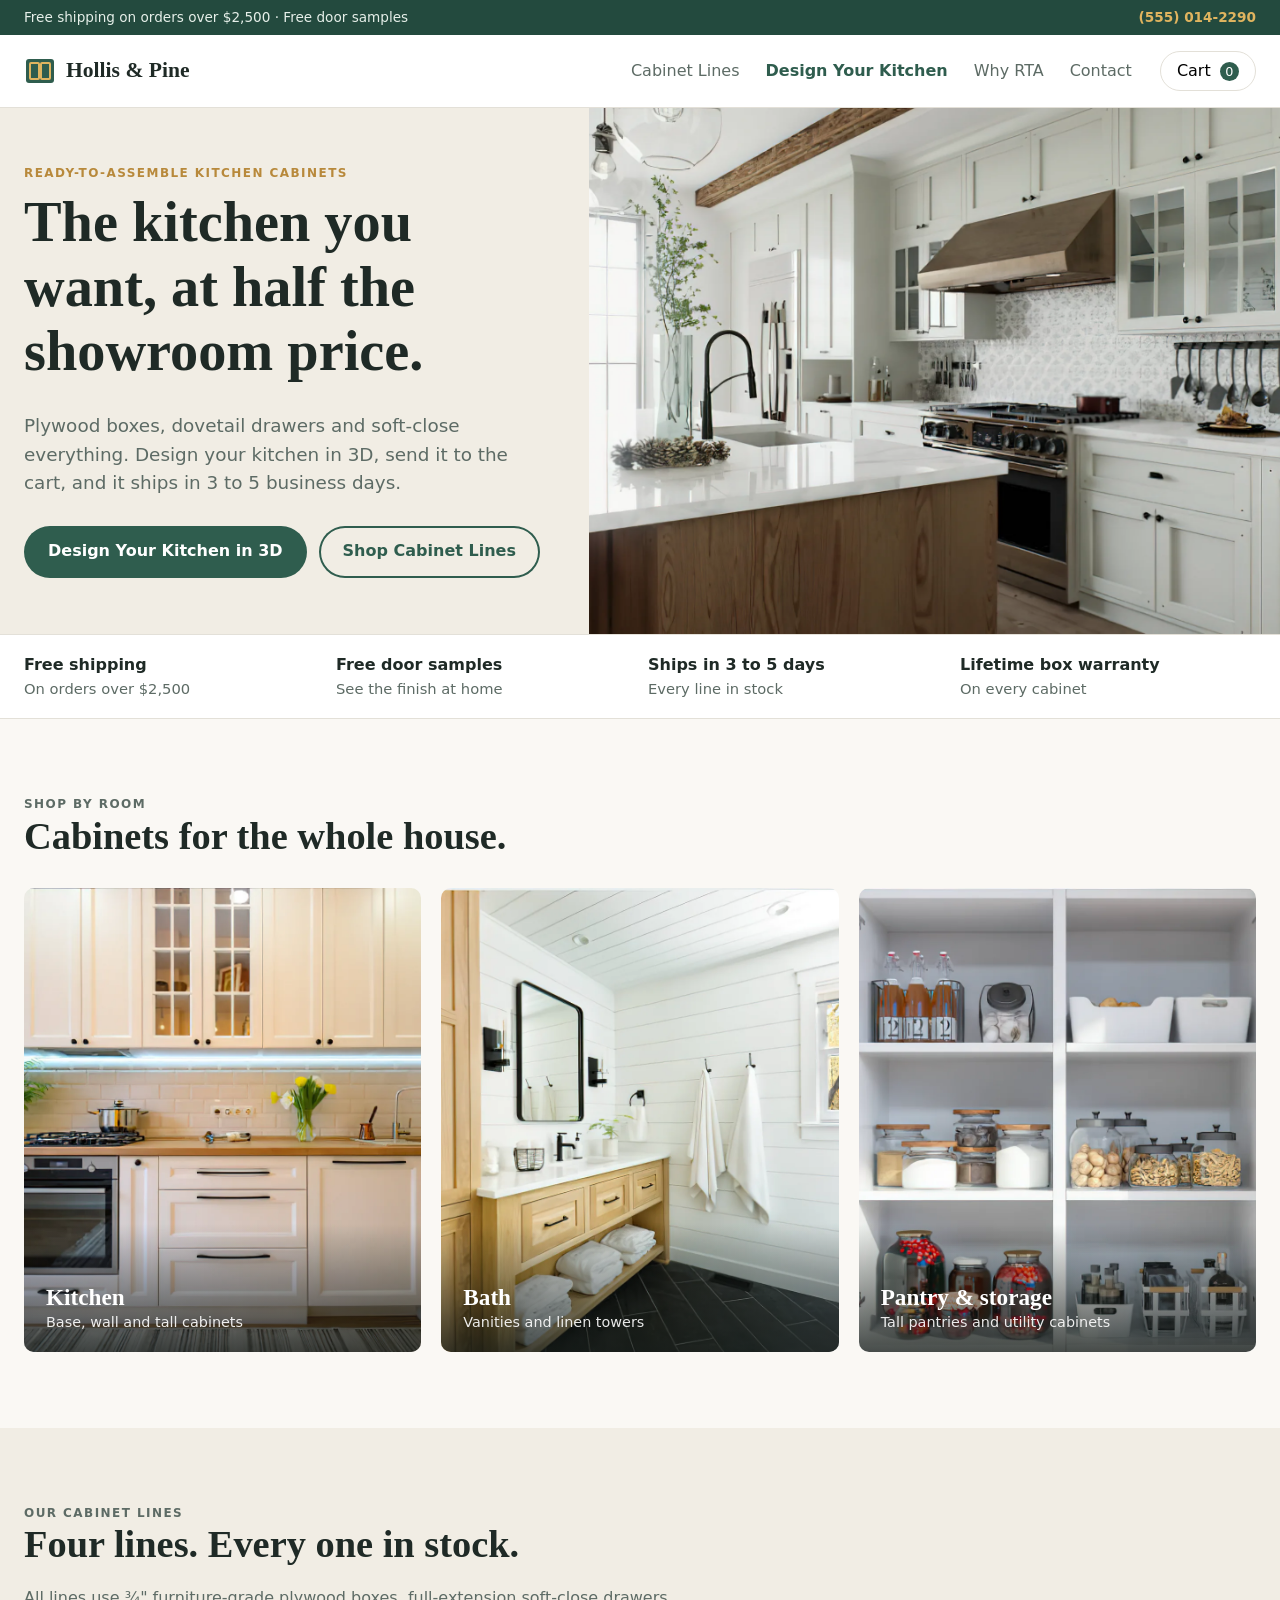
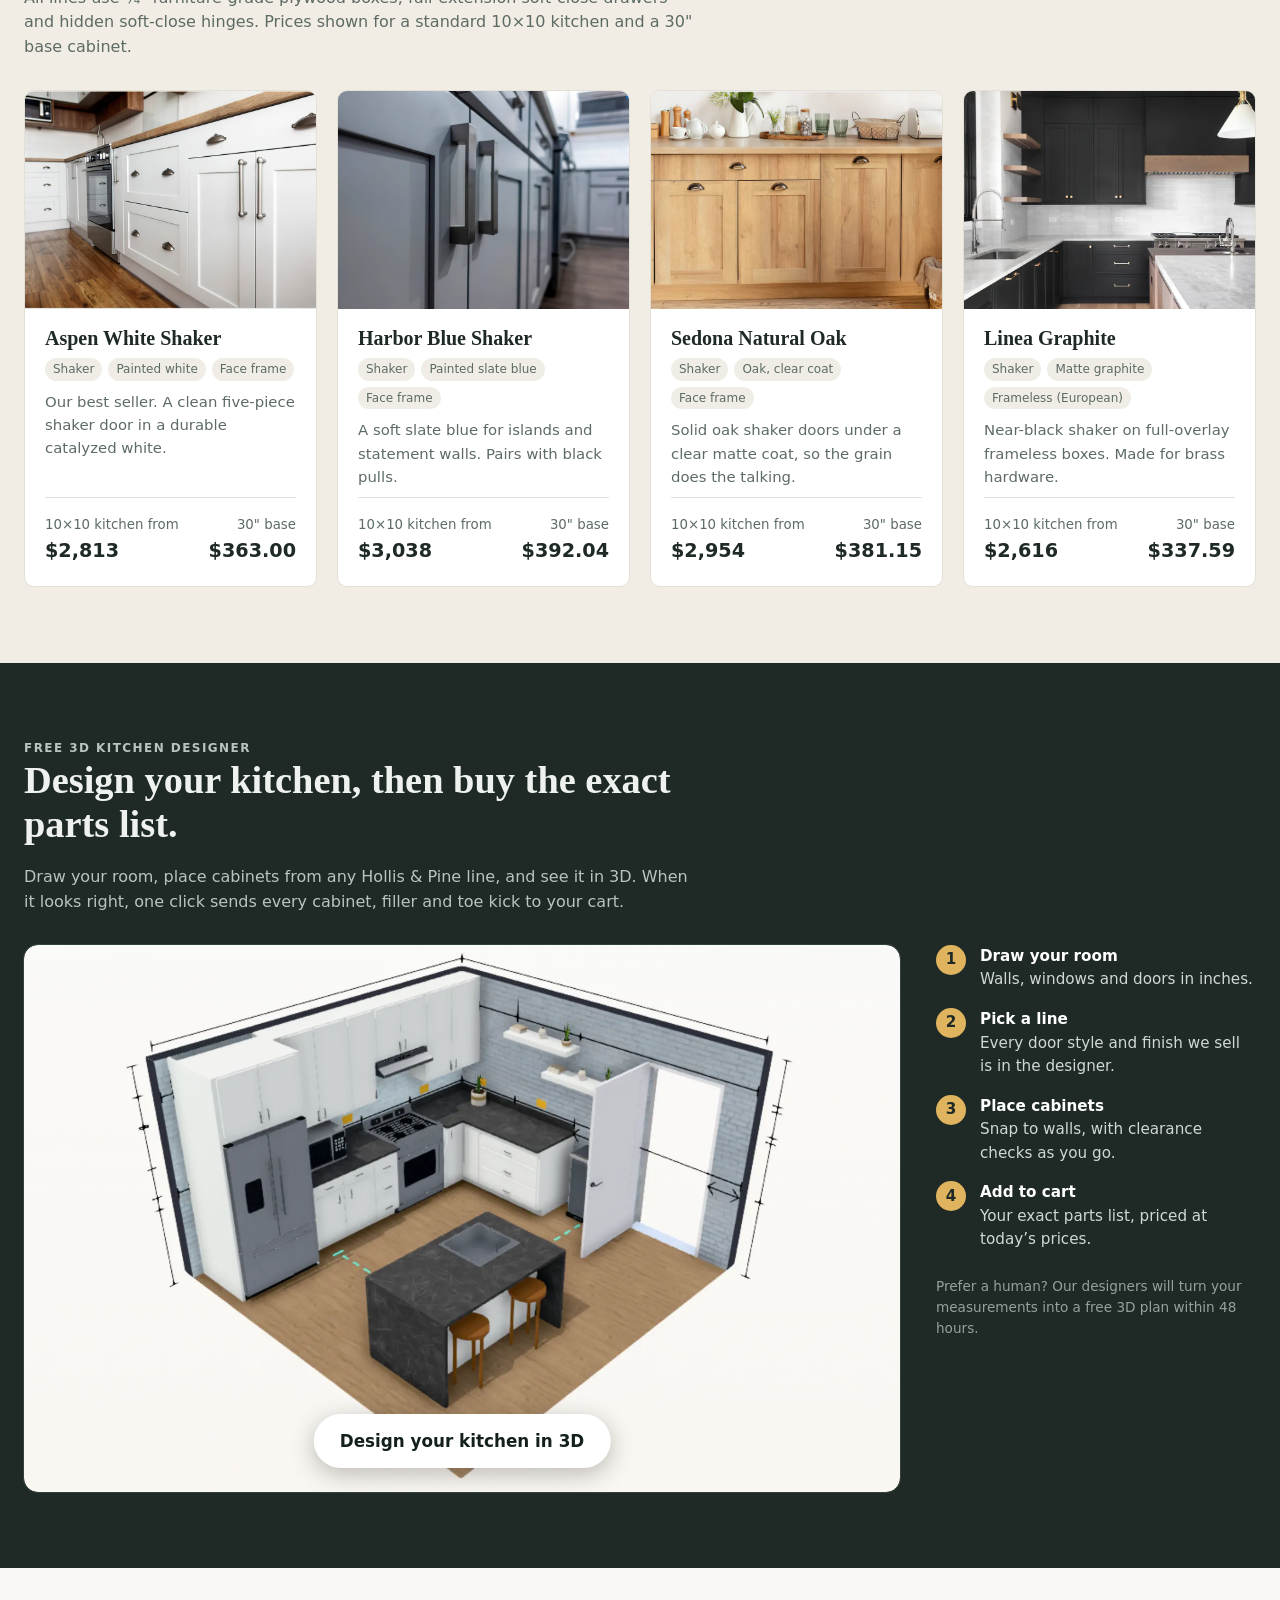
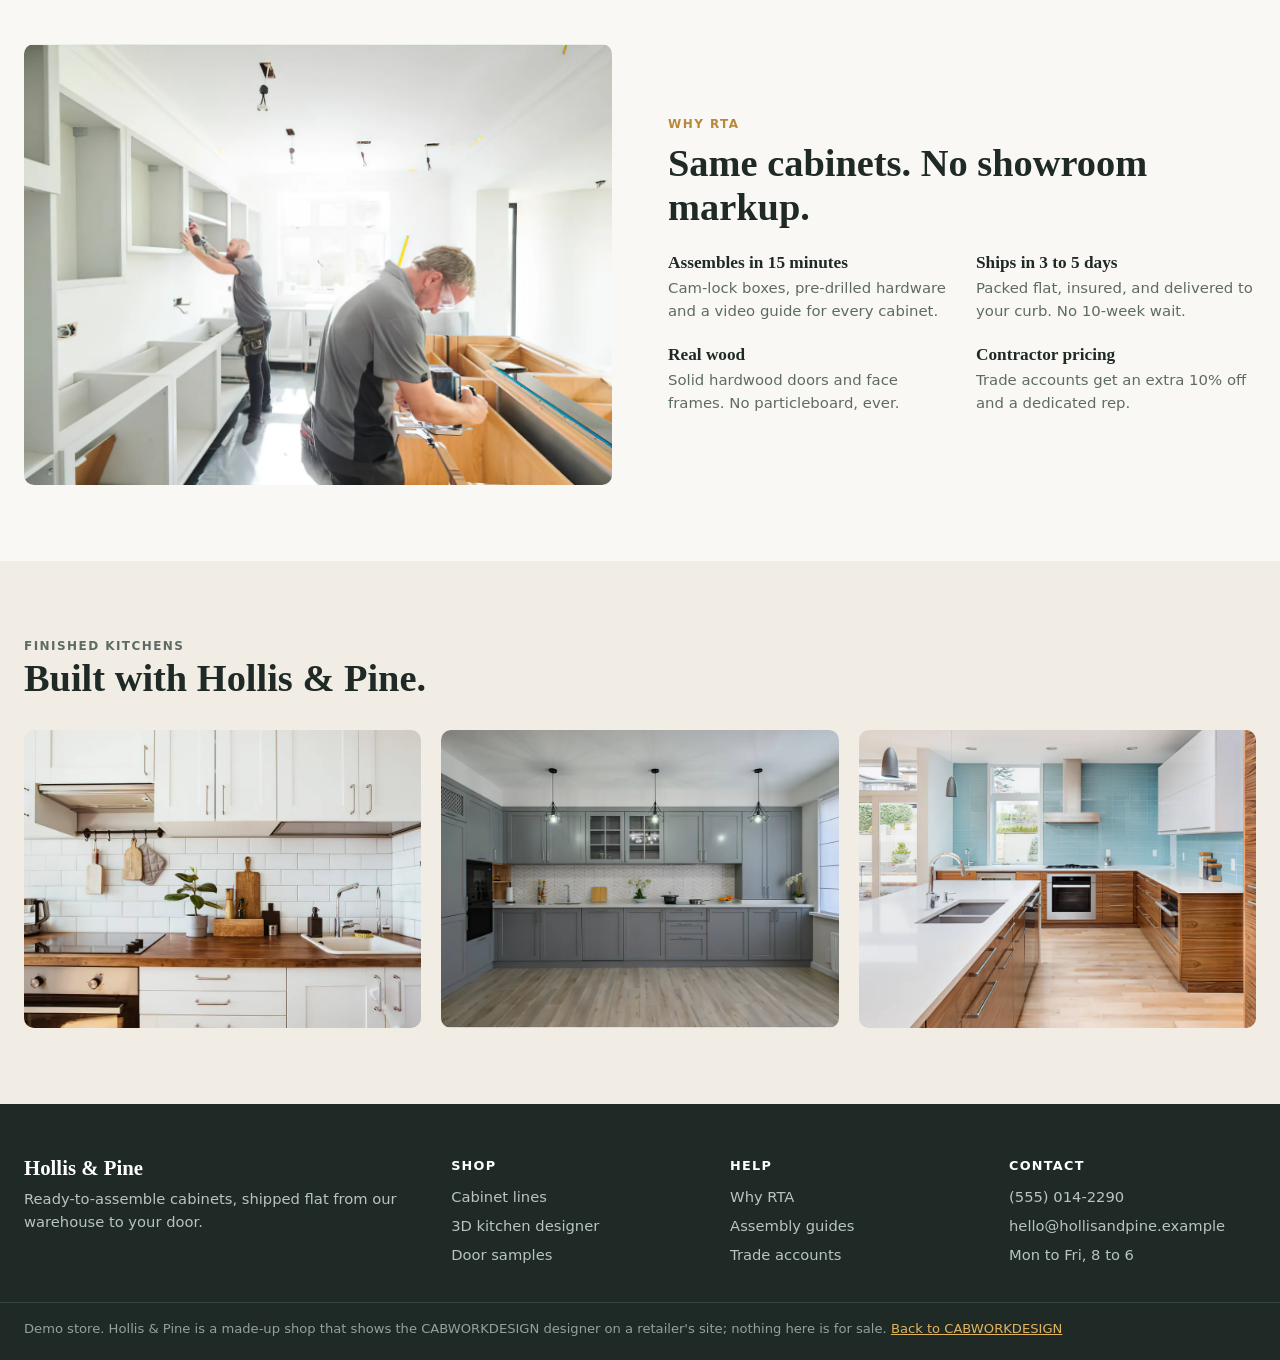
==== commit c7f086d5: "Rename the site to CABWORKDESIGN; share pictures sized for link previews on the landing and the stor" ====
--- a/store/index.html
+++ b/store/index.html
@@ -9,7 +9,15 @@
   <meta http-equiv="Content-Security-Policy" content="default-src 'none'; script-src 'self'; style-src 'self' 'unsafe-inline'; img-src 'self' data:; font-src 'self'; connect-src 'self'; frame-src https://nukitchen-3d.vercel.app; base-uri 'none'; form-action 'self'; object-src 'none'; upgrade-insecure-requests">
   <meta name="referrer" content="strict-origin-when-cross-origin">
   <title>Hollis &amp; Pine Cabinet Supply — RTA Kitchen Cabinets</title>
-  <meta name="description" content="Demo storefront: a fictional RTA cabinet shop showing how the SUPERULTRAKITCHEN 3D designer embeds on a retailer's site.">
+  <meta name="description" content="Demo storefront: a fictional RTA cabinet shop showing how the CABWORKDESIGN 3D designer embeds on a retailer's site.">
+  <meta property="og:type" content="website">
+  <meta property="og:url" content="https://cabworkdesign.com/store/">
+  <meta property="og:title" content="Hollis &amp; Pine Cabinet Supply">
+  <meta property="og:description" content="A demo cabinet store with the CABWORKDESIGN 3D kitchen designer built in.">
+  <meta property="og:image" content="https://cabworkdesign.com/store/photos/share.jpg">
+  <meta property="og:image:width" content="1200">
+  <meta property="og:image:height" content="630">
+  <meta name="twitter:card" content="summary_large_image">
   <!-- DEMO SITE. Hollis & Pine is a made-up shop; nothing here is for sale. -->
   <style>
     :root {
@@ -311,7 +319,7 @@
       <div><h4>Help</h4><ul><li><a href="#why">Why RTA</a></li><li><a href="#why">Assembly guides</a></li><li><a href="#why">Trade accounts</a></li></ul></div>
       <div><h4>Contact</h4><ul><li>(555) 014-2290</li><li>hello@hollisandpine.example</li><li>Mon to Fri, 8 to 6</li></ul></div>
     </div>
-    <div class="wrap demo-note">Demo store. Hollis &amp; Pine is a made-up shop that shows the SUPERULTRAKITCHEN designer on a retailer's site; nothing here is for sale. <a href="../">Back to SUPERULTRAKITCHEN</a></div>
+    <div class="wrap demo-note">Demo store. Hollis &amp; Pine is a made-up shop that shows the CABWORKDESIGN designer on a retailer's site; nothing here is for sale. <a href="../">Back to CABWORKDESIGN</a></div>
   </footer>
 
   <!-- Cart drawer -->
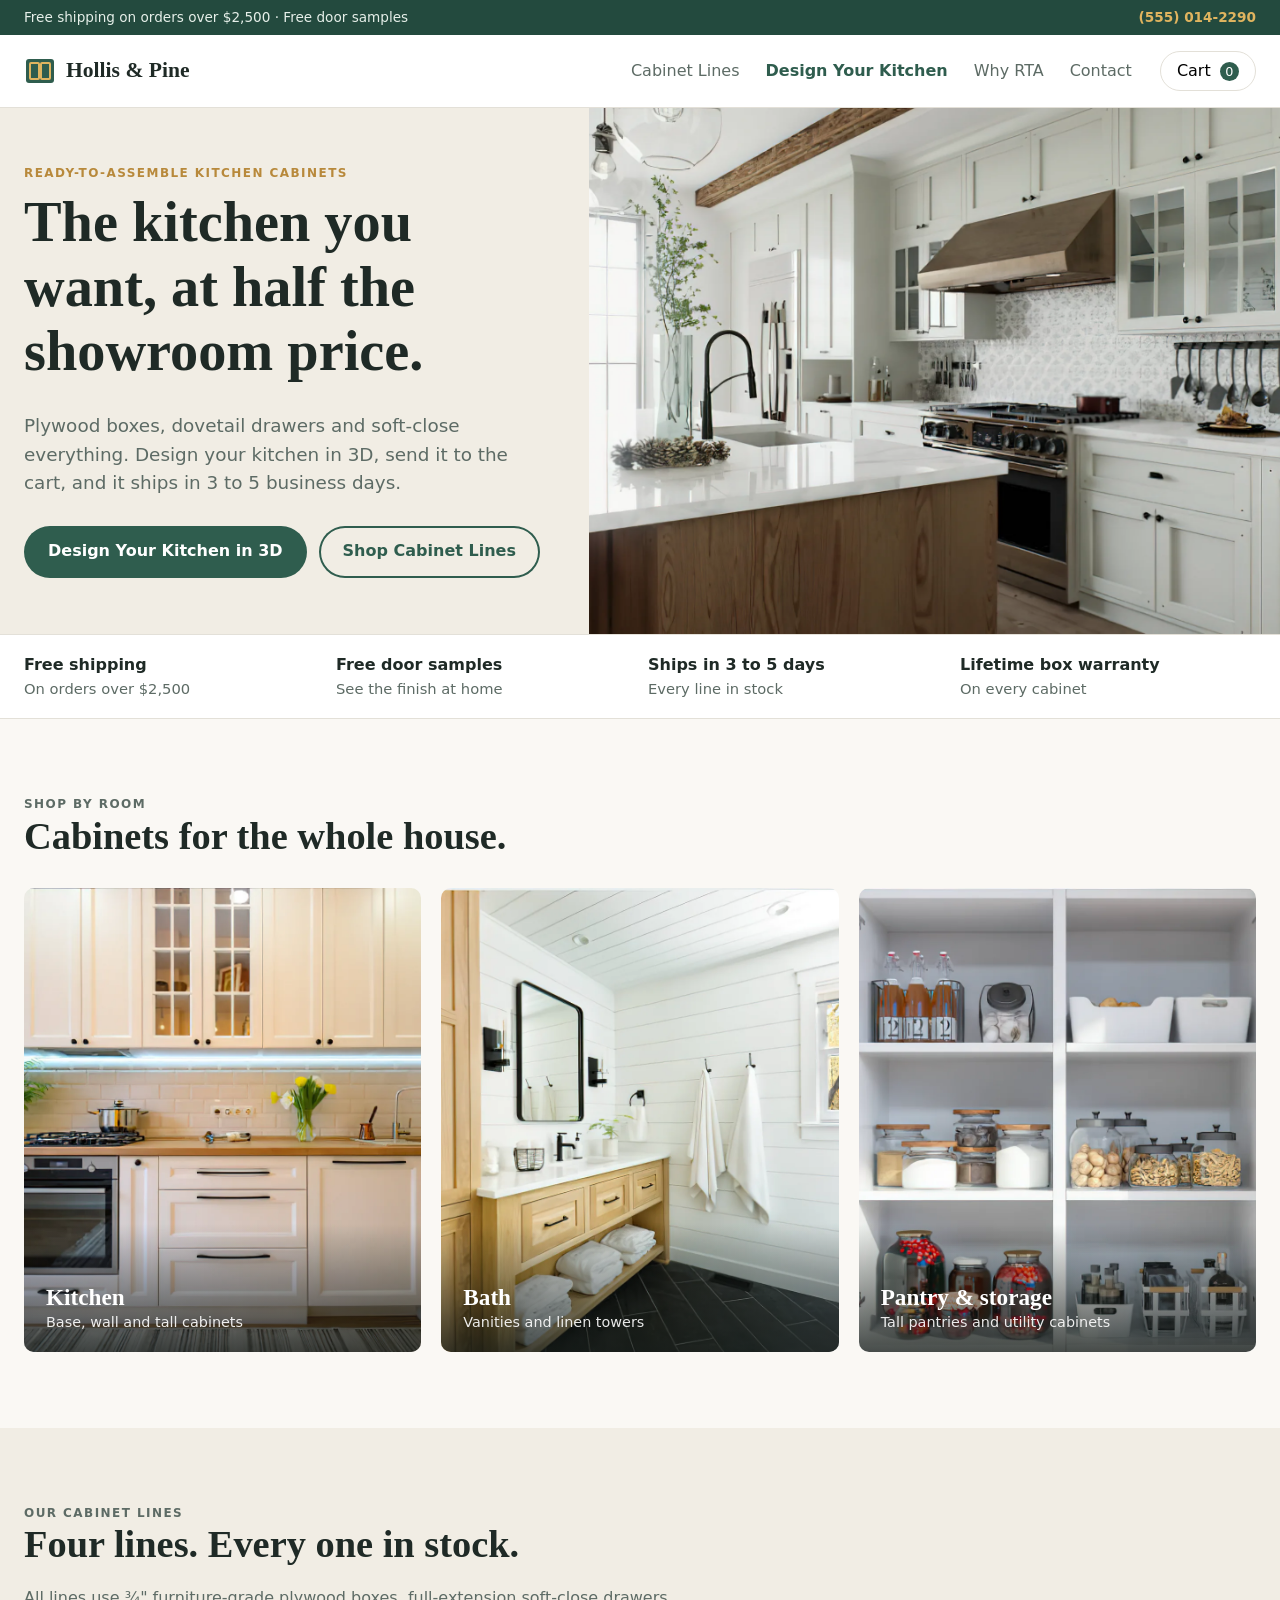
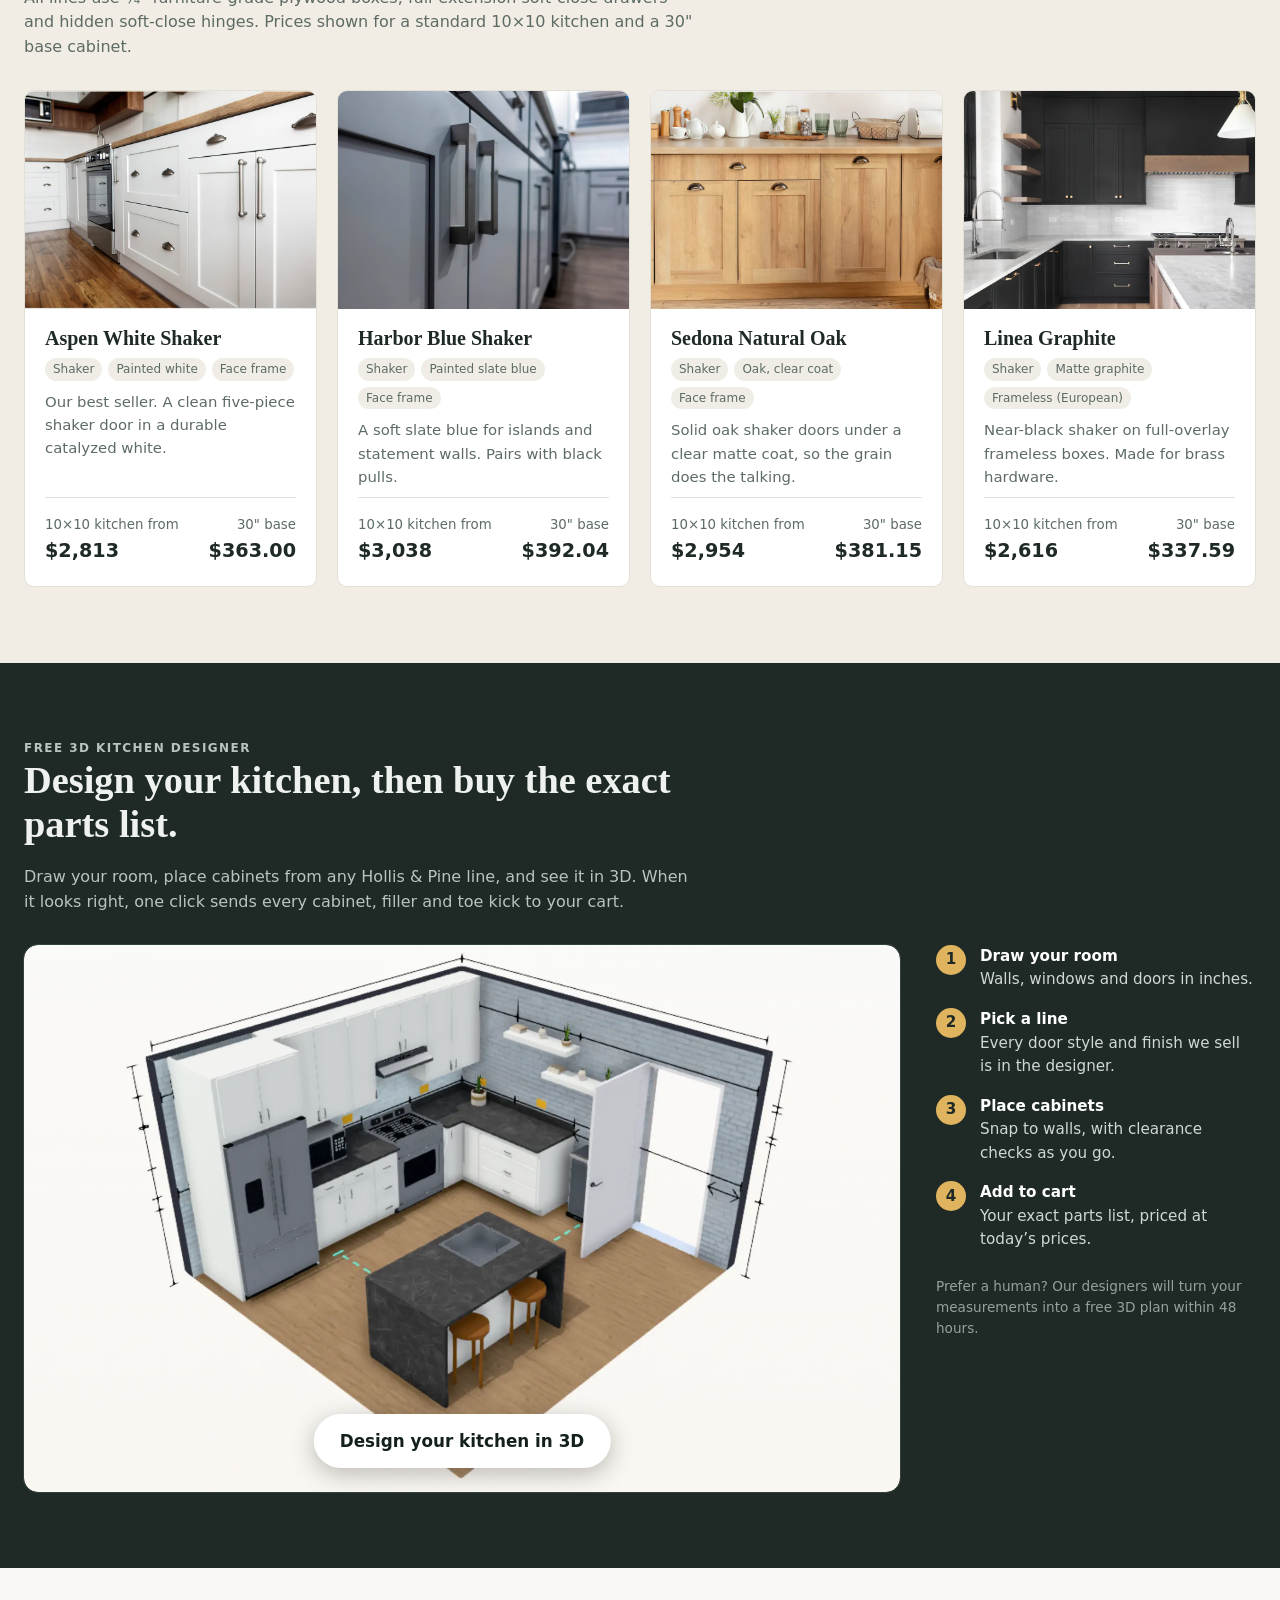
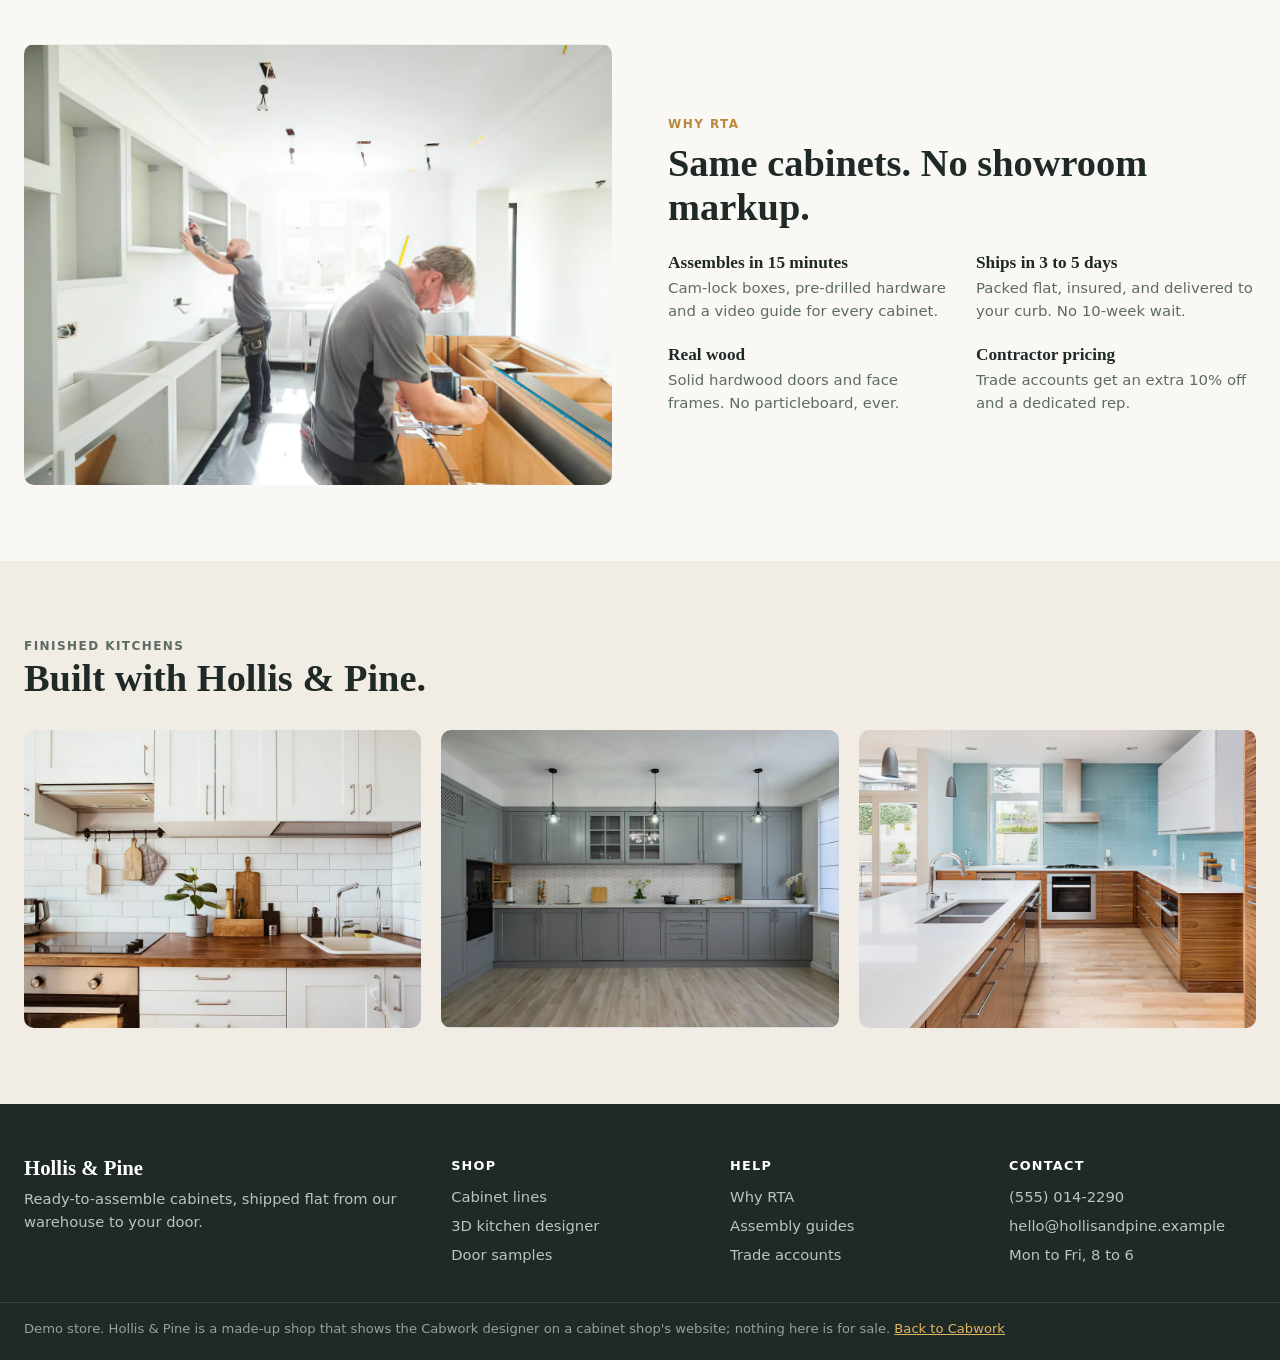
==== commit 001c4ce3: "Landing sells Cabwork to contractors: design it yourself, 3D pictures, a cabinet list, $20 a month T" ====
--- a/store/index.html
+++ b/store/index.html
@@ -9,11 +9,11 @@
   <meta http-equiv="Content-Security-Policy" content="default-src 'none'; script-src 'self'; style-src 'self' 'unsafe-inline'; img-src 'self' data:; font-src 'self'; connect-src 'self'; frame-src https://nukitchen-3d.vercel.app; base-uri 'none'; form-action 'self'; object-src 'none'; upgrade-insecure-requests">
   <meta name="referrer" content="strict-origin-when-cross-origin">
   <title>Hollis &amp; Pine Cabinet Supply — RTA Kitchen Cabinets</title>
-  <meta name="description" content="Demo storefront: a fictional RTA cabinet shop showing how the CABWORKDESIGN 3D designer embeds on a retailer's site.">
+  <meta name="description" content="Demo storefront: a fictional RTA cabinet shop showing how the Cabwork 3D kitchen designer embeds on a cabinet shop's website.">
   <meta property="og:type" content="website">
   <meta property="og:url" content="https://cabworkdesign.com/store/">
   <meta property="og:title" content="Hollis &amp; Pine Cabinet Supply">
-  <meta property="og:description" content="A demo cabinet store with the CABWORKDESIGN 3D kitchen designer built in.">
+  <meta property="og:description" content="A demo cabinet store with the Cabwork 3D kitchen designer built in.">
   <meta property="og:image" content="https://cabworkdesign.com/store/photos/share.jpg">
   <meta property="og:image:width" content="1200">
   <meta property="og:image:height" content="630">
@@ -71,6 +71,8 @@
     .perks strong { display: block; color: var(--ink); font-size: 1rem; }
 
     section { padding: 76px 0; }
+    /* a link to a section stops below the sticky header, not under it */
+    section[id], footer[id] { scroll-margin-top: 73px; }
     .section-head { max-width: 42em; margin-bottom: 30px; }
     .section-head p { color: var(--muted); margin: 0; }
 
@@ -155,6 +157,8 @@
     @media (max-width: 760px) {
       .wrap { padding: 0 16px; }
       section { padding: 52px 0; }
+      section[id], footer[id] { scroll-margin-top: 96px; }
+      .nk-host { min-height: 0; } /* the launcher picture sets the height; no dark gap under it */
       .promo a { display: none; }
       .promo .wrap { justify-content: center; }
       .head { height: auto; flex-wrap: wrap; padding-top: 10px; padding-bottom: 10px; gap: 10px; }
@@ -319,7 +323,7 @@
       <div><h4>Help</h4><ul><li><a href="#why">Why RTA</a></li><li><a href="#why">Assembly guides</a></li><li><a href="#why">Trade accounts</a></li></ul></div>
       <div><h4>Contact</h4><ul><li>(555) 014-2290</li><li>hello@hollisandpine.example</li><li>Mon to Fri, 8 to 6</li></ul></div>
     </div>
-    <div class="wrap demo-note">Demo store. Hollis &amp; Pine is a made-up shop that shows the CABWORKDESIGN designer on a retailer's site; nothing here is for sale. <a href="../">Back to CABWORKDESIGN</a></div>
+    <div class="wrap demo-note">Demo store. Hollis &amp; Pine is a made-up shop that shows the Cabwork designer on a cabinet shop's website; nothing here is for sale. <a href="../">Back to Cabwork</a></div>
   </footer>
 
   <!-- Cart drawer -->
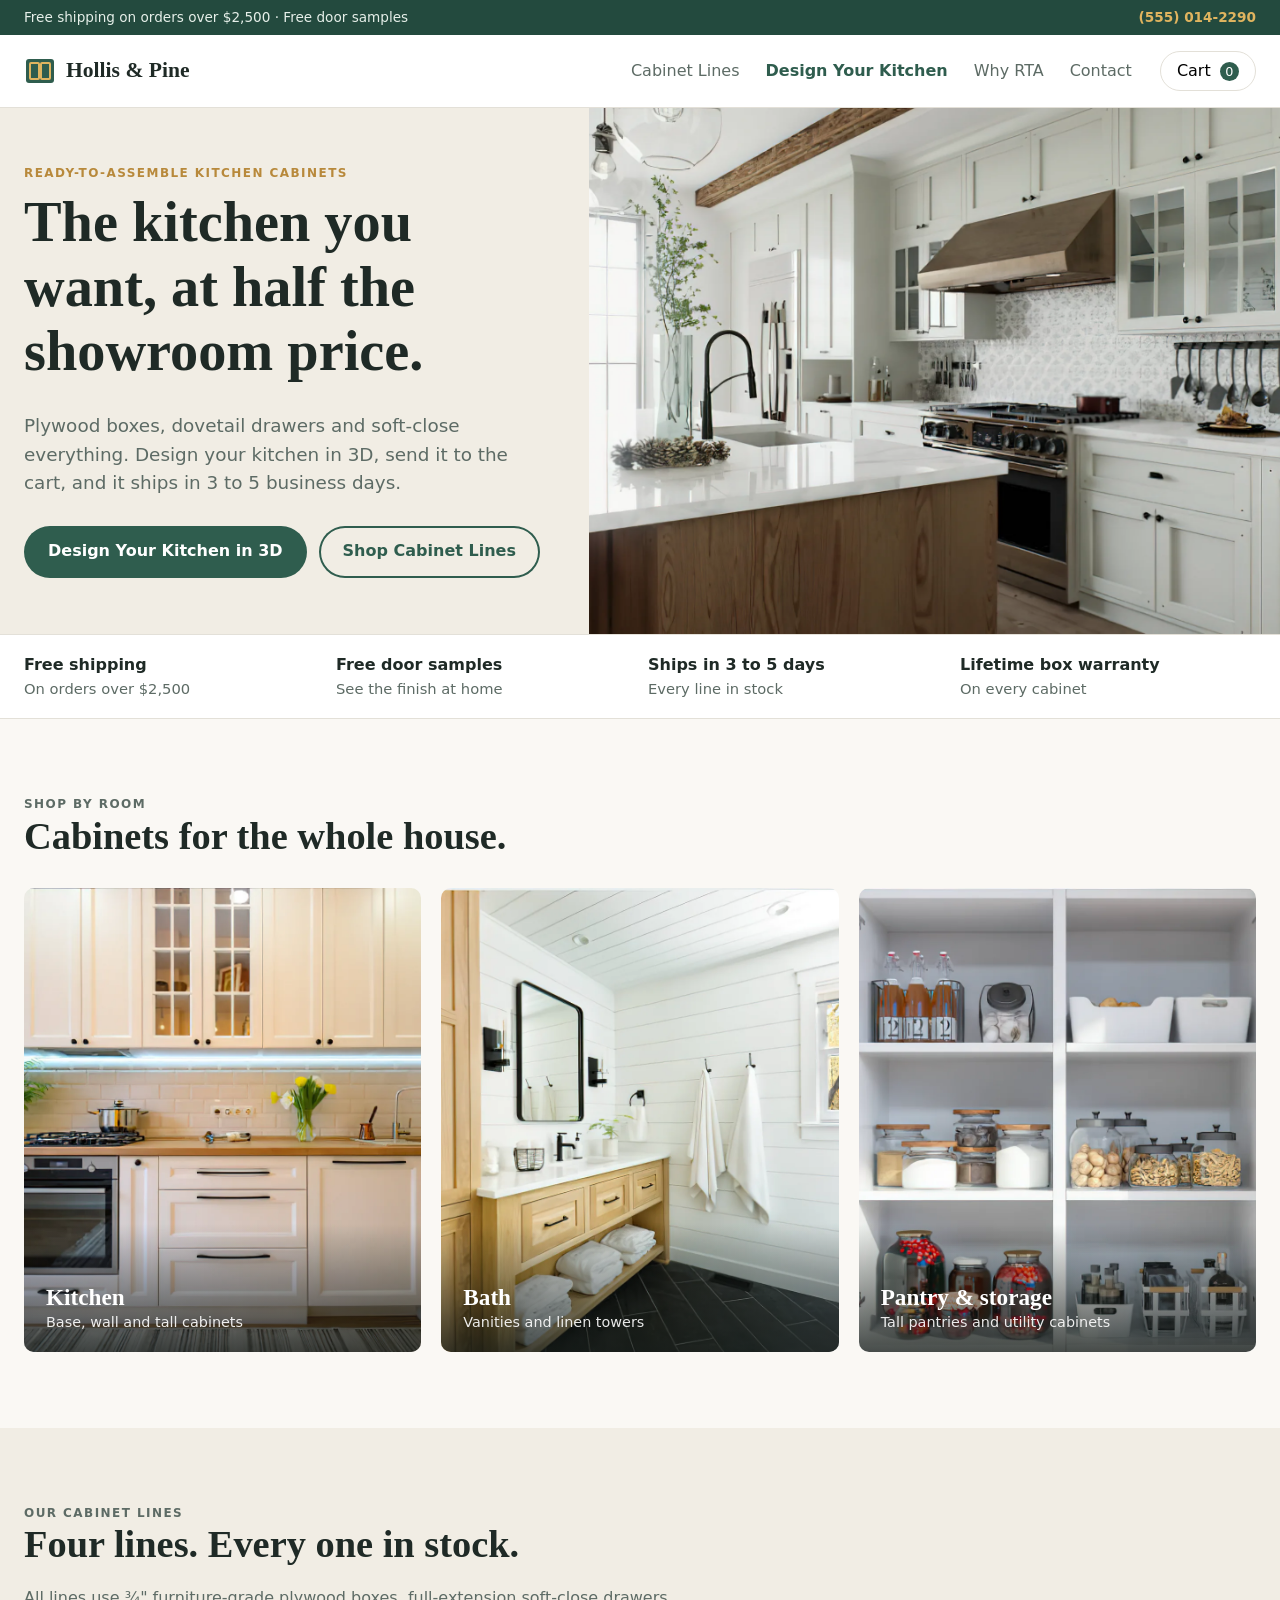
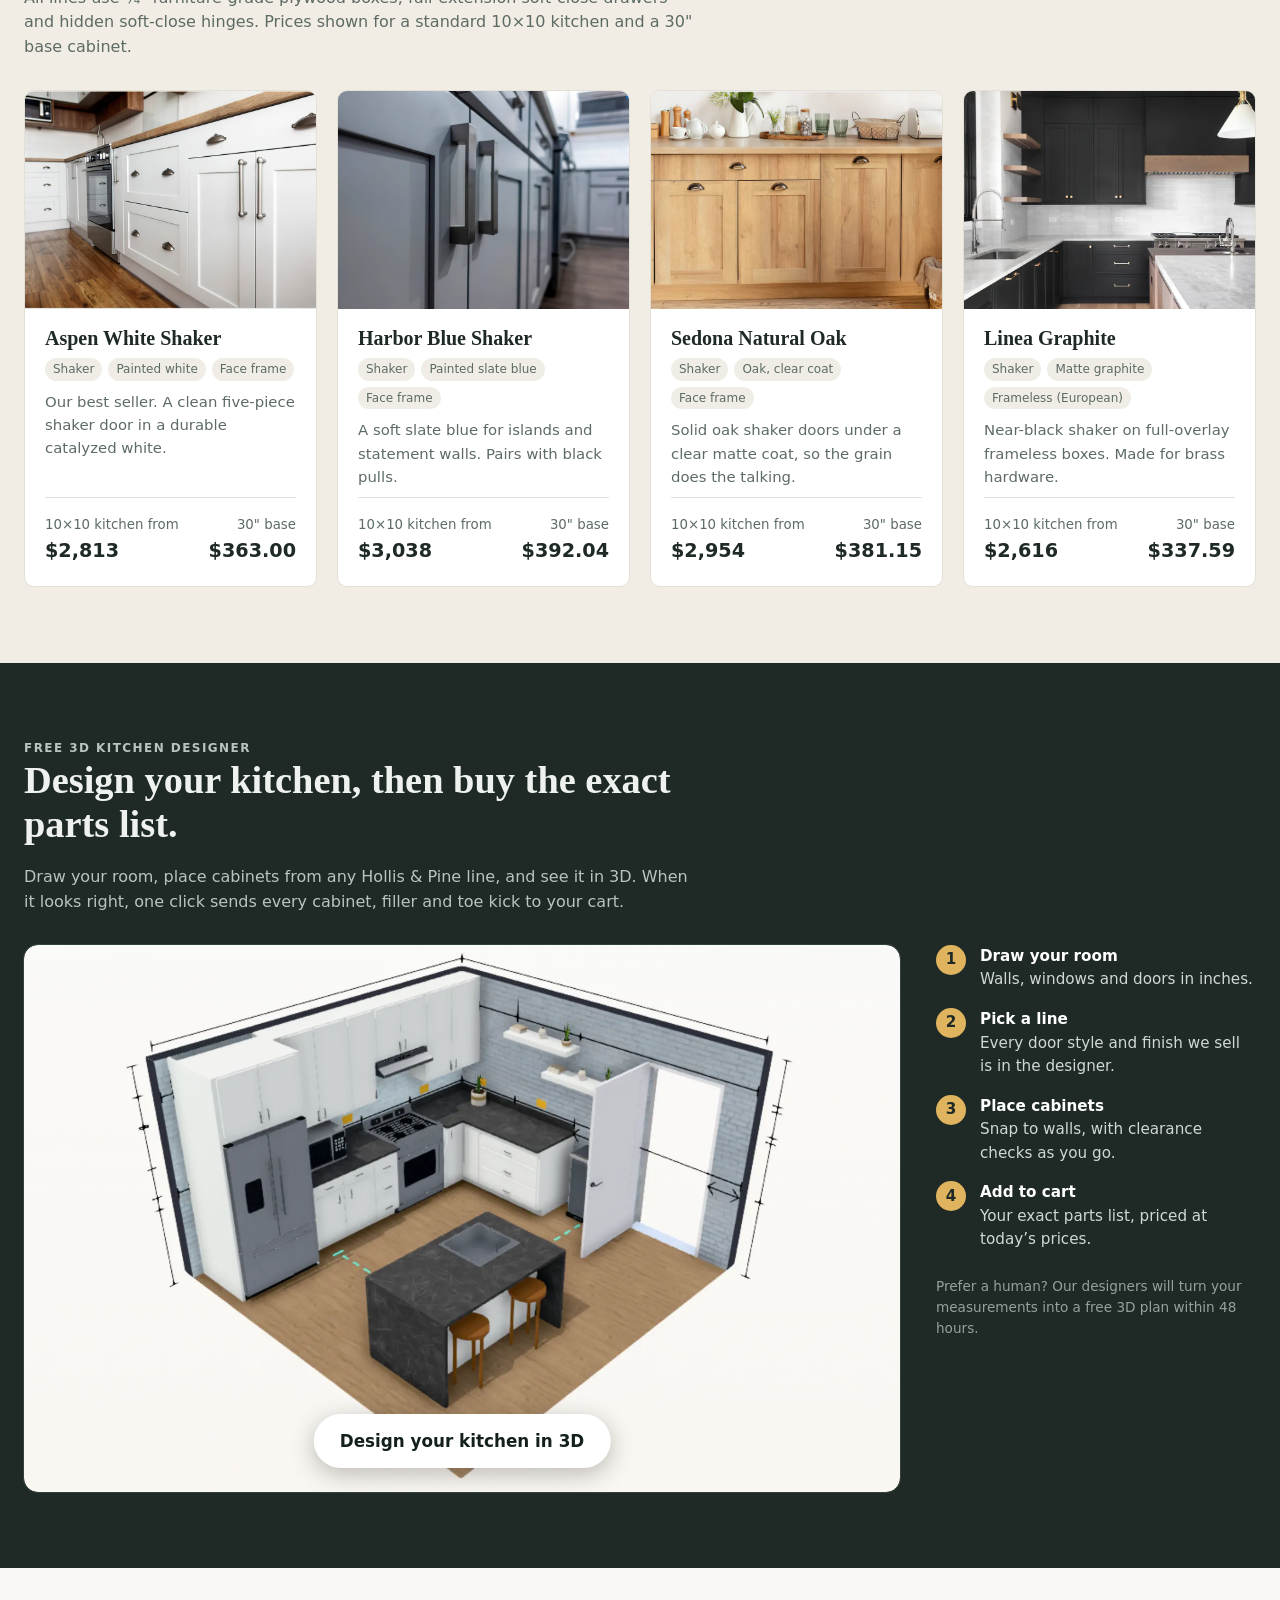
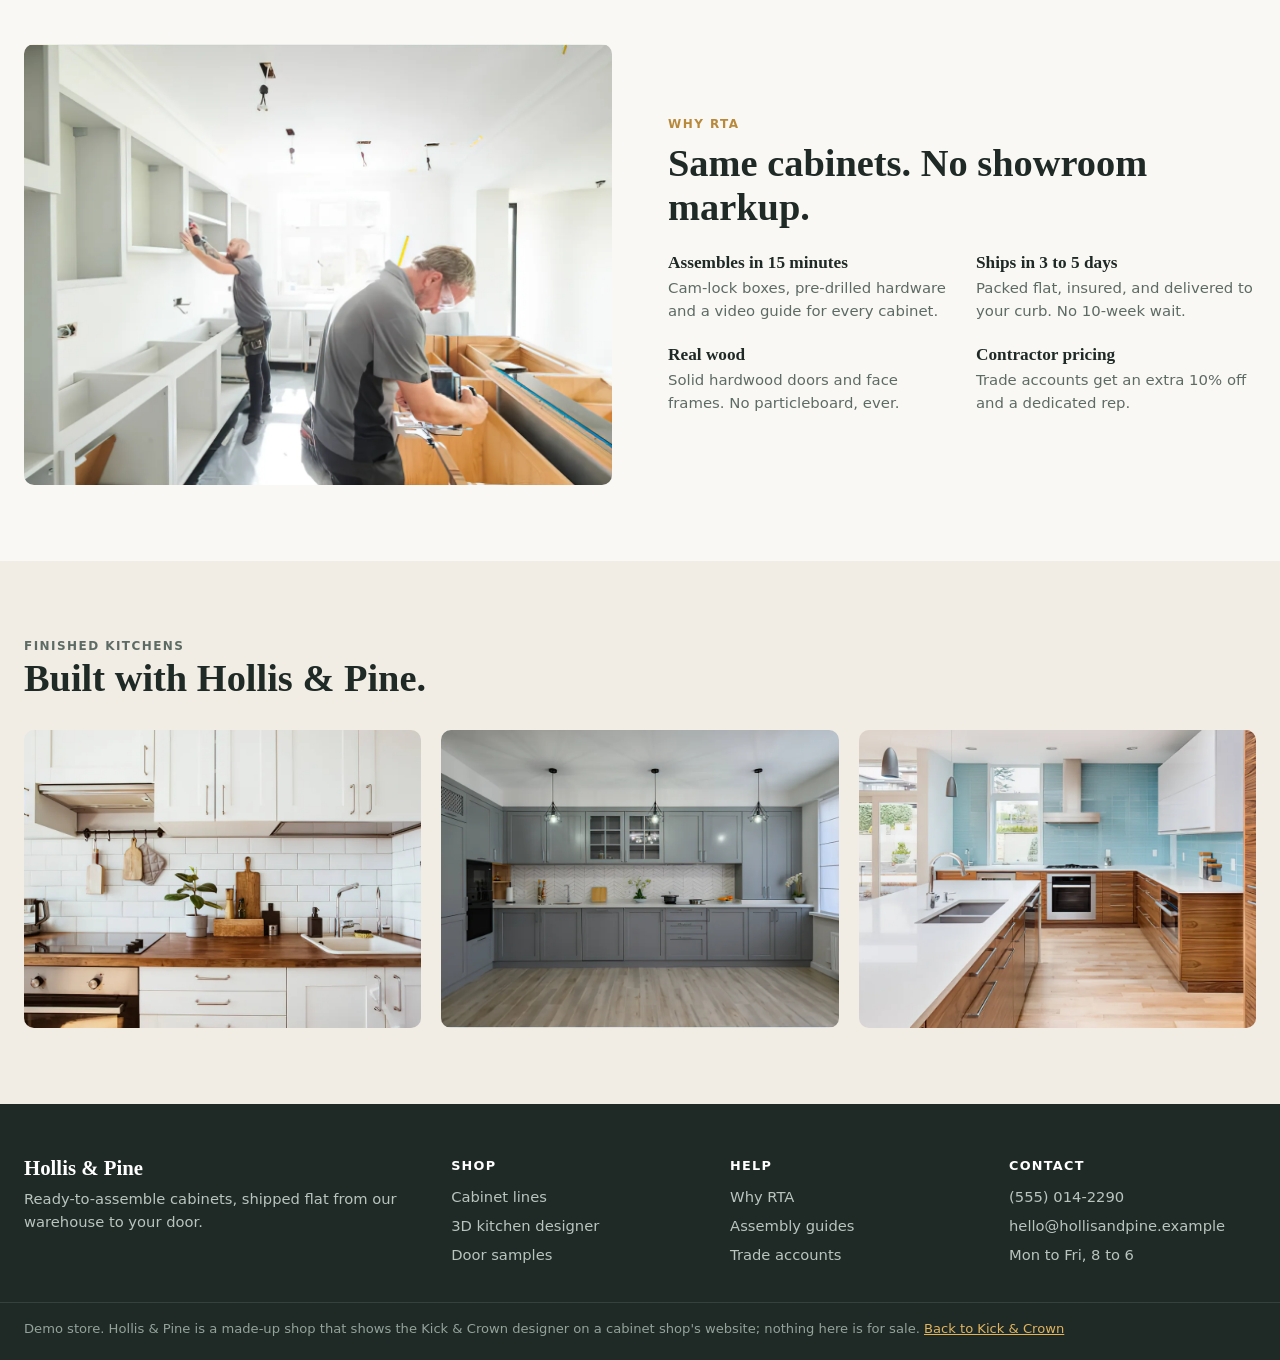
==== commit 1f93086b: "Cabwork is now Kick & Crown; cabworkdesign.com sends visitors to kickandcrown.app Co-Authored-By: Cl" ====
--- a/store/index.html
+++ b/store/index.html
@@ -9,11 +9,11 @@
   <meta http-equiv="Content-Security-Policy" content="default-src 'none'; script-src 'self'; style-src 'self' 'unsafe-inline'; img-src 'self' data:; font-src 'self'; connect-src 'self'; frame-src https://nukitchen-3d.vercel.app; base-uri 'none'; form-action 'self'; object-src 'none'; upgrade-insecure-requests">
   <meta name="referrer" content="strict-origin-when-cross-origin">
   <title>Hollis &amp; Pine Cabinet Supply — RTA Kitchen Cabinets</title>
-  <meta name="description" content="Demo storefront: a fictional RTA cabinet shop showing how the Cabwork 3D kitchen designer embeds on a cabinet shop's website.">
+  <meta name="description" content="Demo storefront: a fictional RTA cabinet shop showing how the Kick &amp; Crown 3D kitchen designer embeds on a cabinet shop's website.">
   <meta property="og:type" content="website">
   <meta property="og:url" content="https://cabworkdesign.com/store/">
   <meta property="og:title" content="Hollis &amp; Pine Cabinet Supply">
-  <meta property="og:description" content="A demo cabinet store with the Cabwork 3D kitchen designer built in.">
+  <meta property="og:description" content="A demo cabinet store with the Kick &amp; Crown 3D kitchen designer built in.">
   <meta property="og:image" content="https://cabworkdesign.com/store/photos/share.jpg">
   <meta property="og:image:width" content="1200">
   <meta property="og:image:height" content="630">
@@ -323,7 +323,7 @@
       <div><h4>Help</h4><ul><li><a href="#why">Why RTA</a></li><li><a href="#why">Assembly guides</a></li><li><a href="#why">Trade accounts</a></li></ul></div>
       <div><h4>Contact</h4><ul><li>(555) 014-2290</li><li>hello@hollisandpine.example</li><li>Mon to Fri, 8 to 6</li></ul></div>
     </div>
-    <div class="wrap demo-note">Demo store. Hollis &amp; Pine is a made-up shop that shows the Cabwork designer on a cabinet shop's website; nothing here is for sale. <a href="../">Back to Cabwork</a></div>
+    <div class="wrap demo-note">Demo store. Hollis &amp; Pine is a made-up shop that shows the Kick &amp; Crown designer on a cabinet shop's website; nothing here is for sale. <a href="../">Back to Kick &amp; Crown</a></div>
   </footer>
 
   <!-- Cart drawer -->
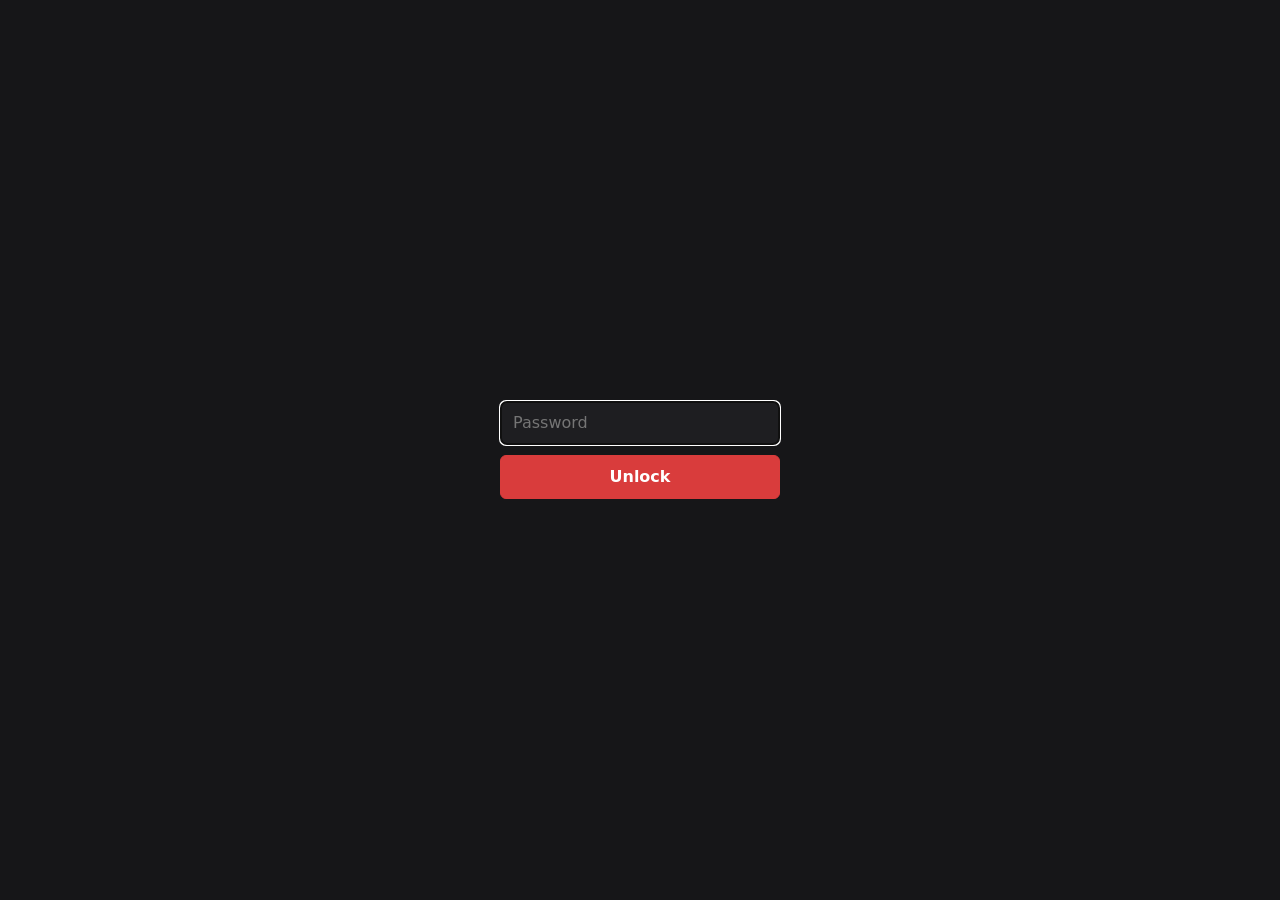
==== commit 4f127915: "cabworkdesign.com is behind a password: a gate at the root, the store sends visitors without the coo" ====
--- a/store/index.html
+++ b/store/index.html
@@ -8,6 +8,9 @@
        allow inline: the page's <style>, and the cabinet cards and embed set style attributes. -->
   <meta http-equiv="Content-Security-Policy" content="default-src 'none'; script-src 'self'; style-src 'self' 'unsafe-inline'; img-src 'self' data:; font-src 'self'; connect-src 'self'; frame-src https://nukitchen-3d.vercel.app; base-uri 'none'; form-action 'self'; object-src 'none'; upgrade-insecure-requests">
   <meta name="referrer" content="strict-origin-when-cross-origin">
+  <meta name="robots" content="noindex, nofollow">
+  <!-- The site is behind a password: without today's cookie this sends the visitor to the gate at the root. -->
+  <script src="../gate.js"></script>
   <title>Hollis &amp; Pine Cabinet Supply — RTA Kitchen Cabinets</title>
   <meta name="description" content="Demo storefront: a fictional RTA cabinet shop showing how the Kick &amp; Crown 3D kitchen designer embeds on a cabinet shop's website.">
   <meta property="og:type" content="website">
@@ -323,7 +326,7 @@
       <div><h4>Help</h4><ul><li><a href="#why">Why RTA</a></li><li><a href="#why">Assembly guides</a></li><li><a href="#why">Trade accounts</a></li></ul></div>
       <div><h4>Contact</h4><ul><li>(555) 014-2290</li><li>hello@hollisandpine.example</li><li>Mon to Fri, 8 to 6</li></ul></div>
     </div>
-    <div class="wrap demo-note">Demo store. Hollis &amp; Pine is a made-up shop that shows the Kick &amp; Crown designer on a cabinet shop's website; nothing here is for sale. <a href="../">Back to Kick &amp; Crown</a></div>
+    <div class="wrap demo-note">Demo store. Hollis &amp; Pine is a made-up shop that shows the Kick &amp; Crown designer on a cabinet shop's website; nothing here is for sale. <a href="https://kickandcrown.app/">Kick &amp; Crown</a></div>
   </footer>
 
   <!-- Cart drawer -->
